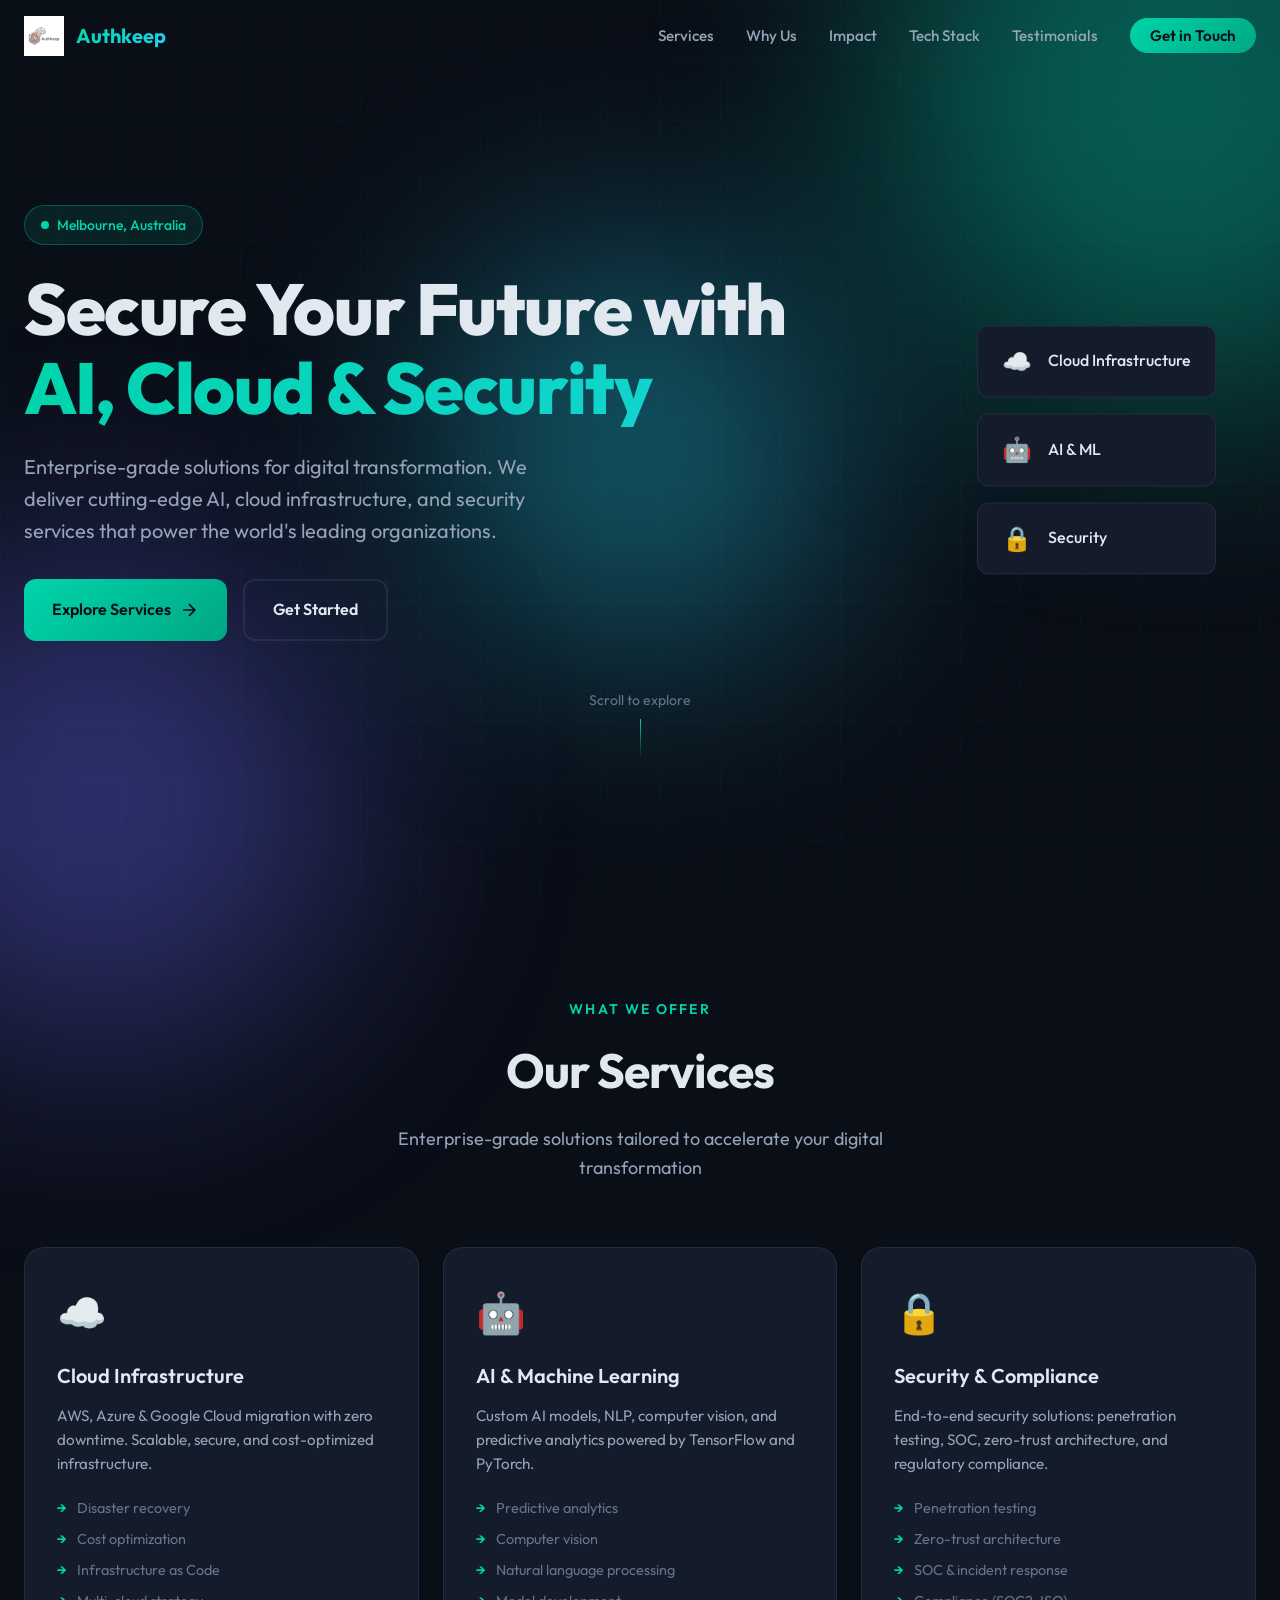
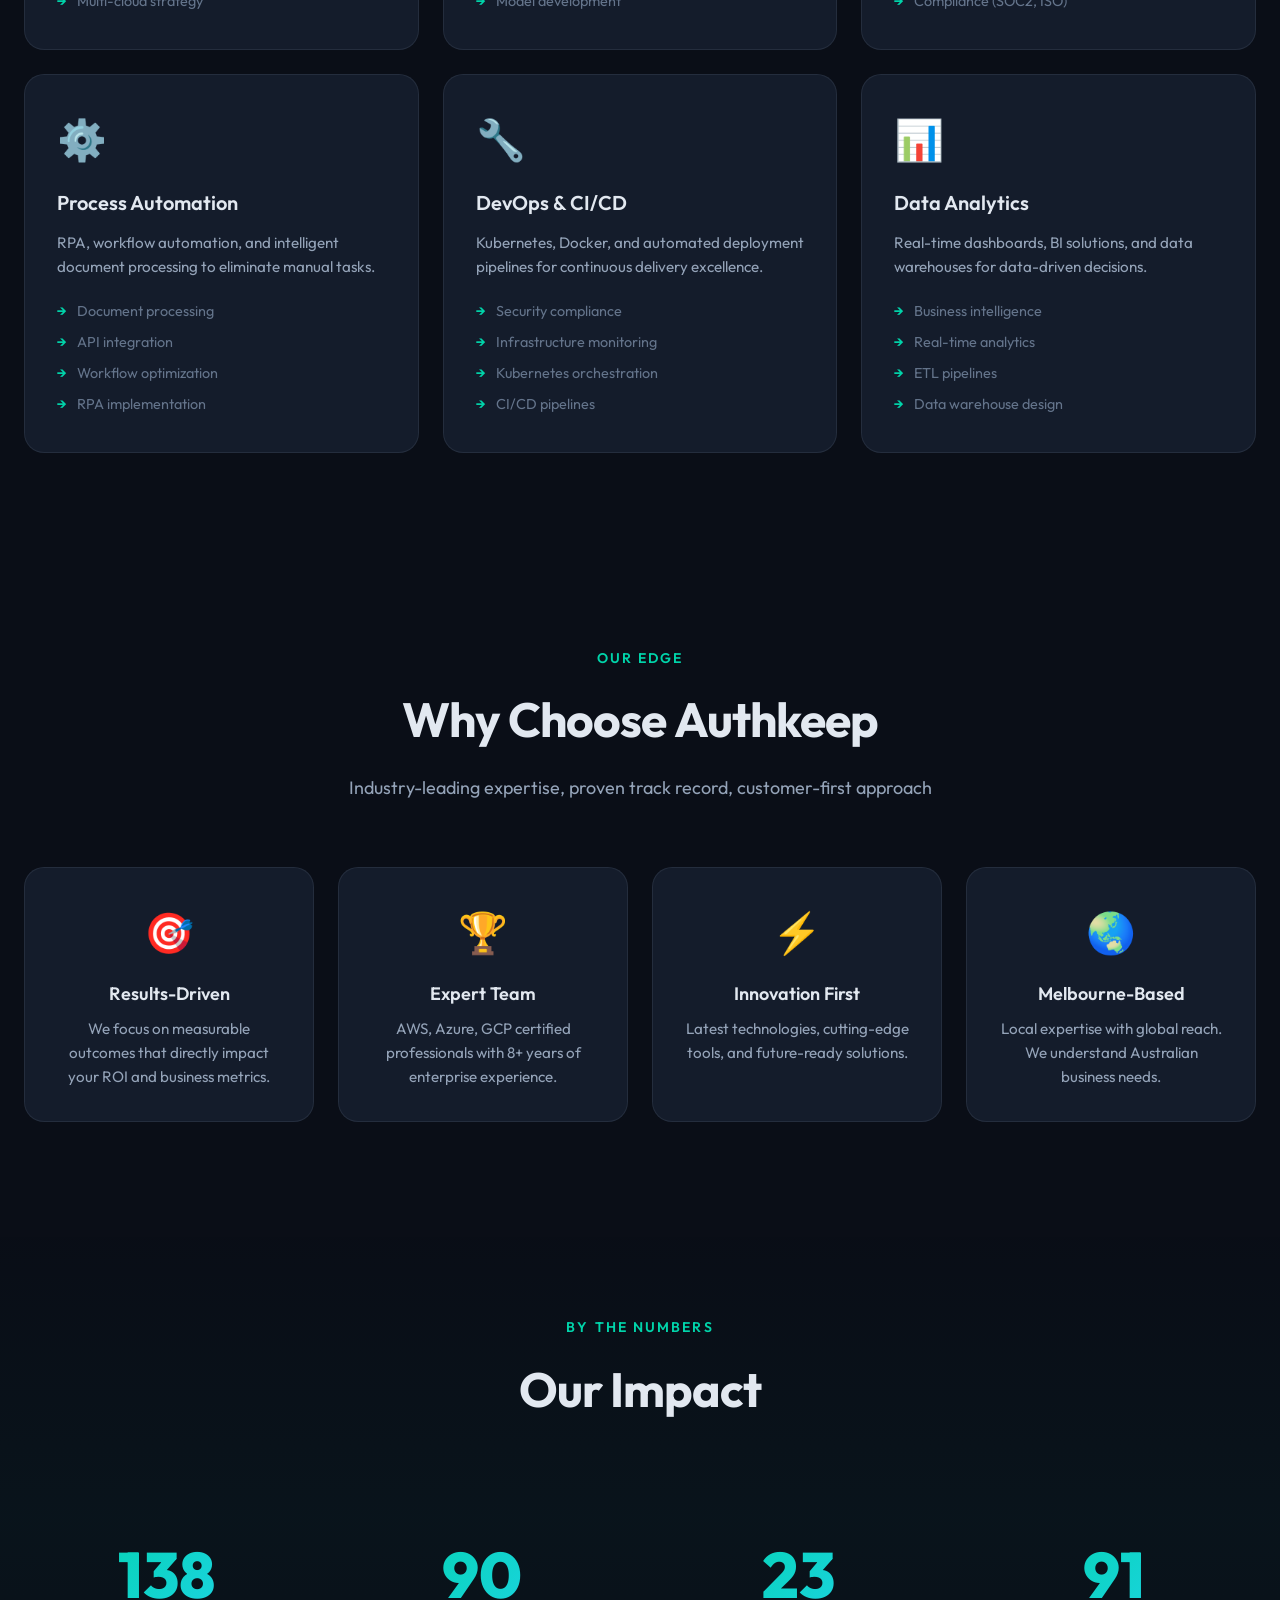
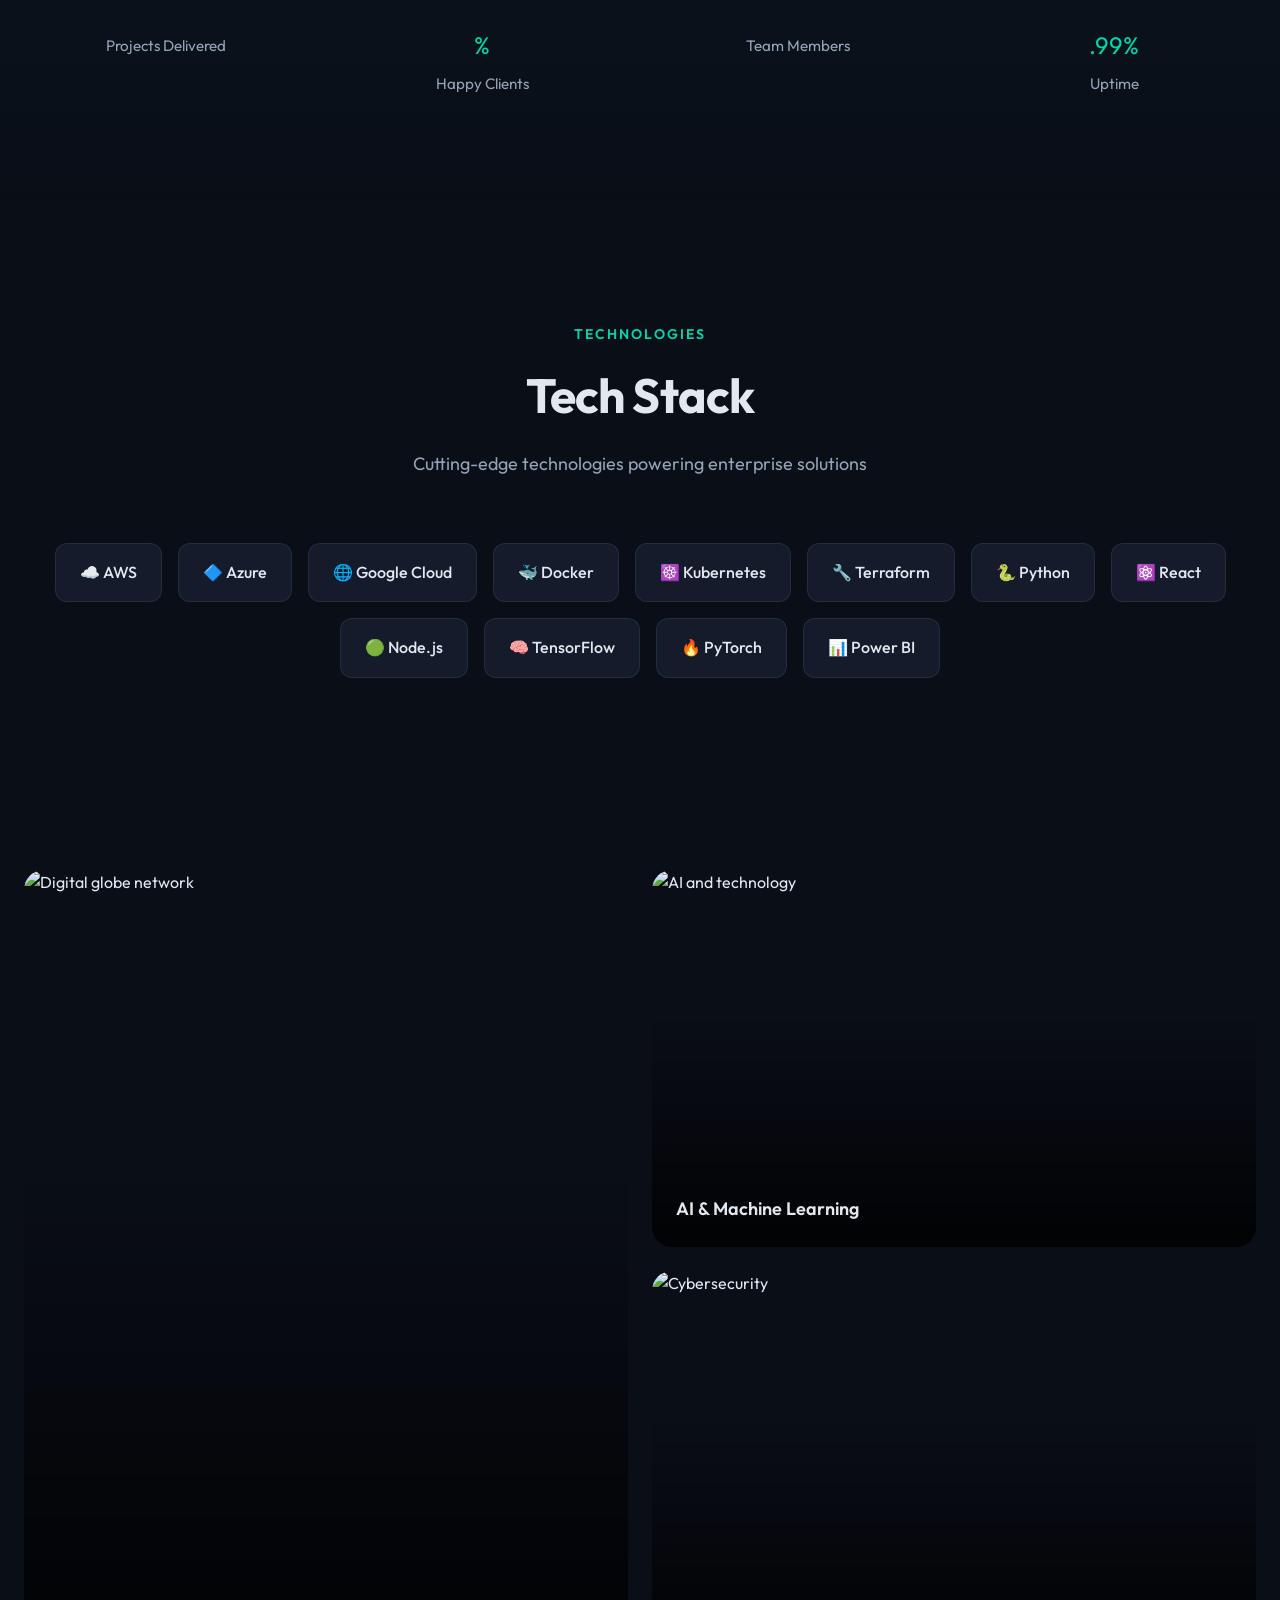
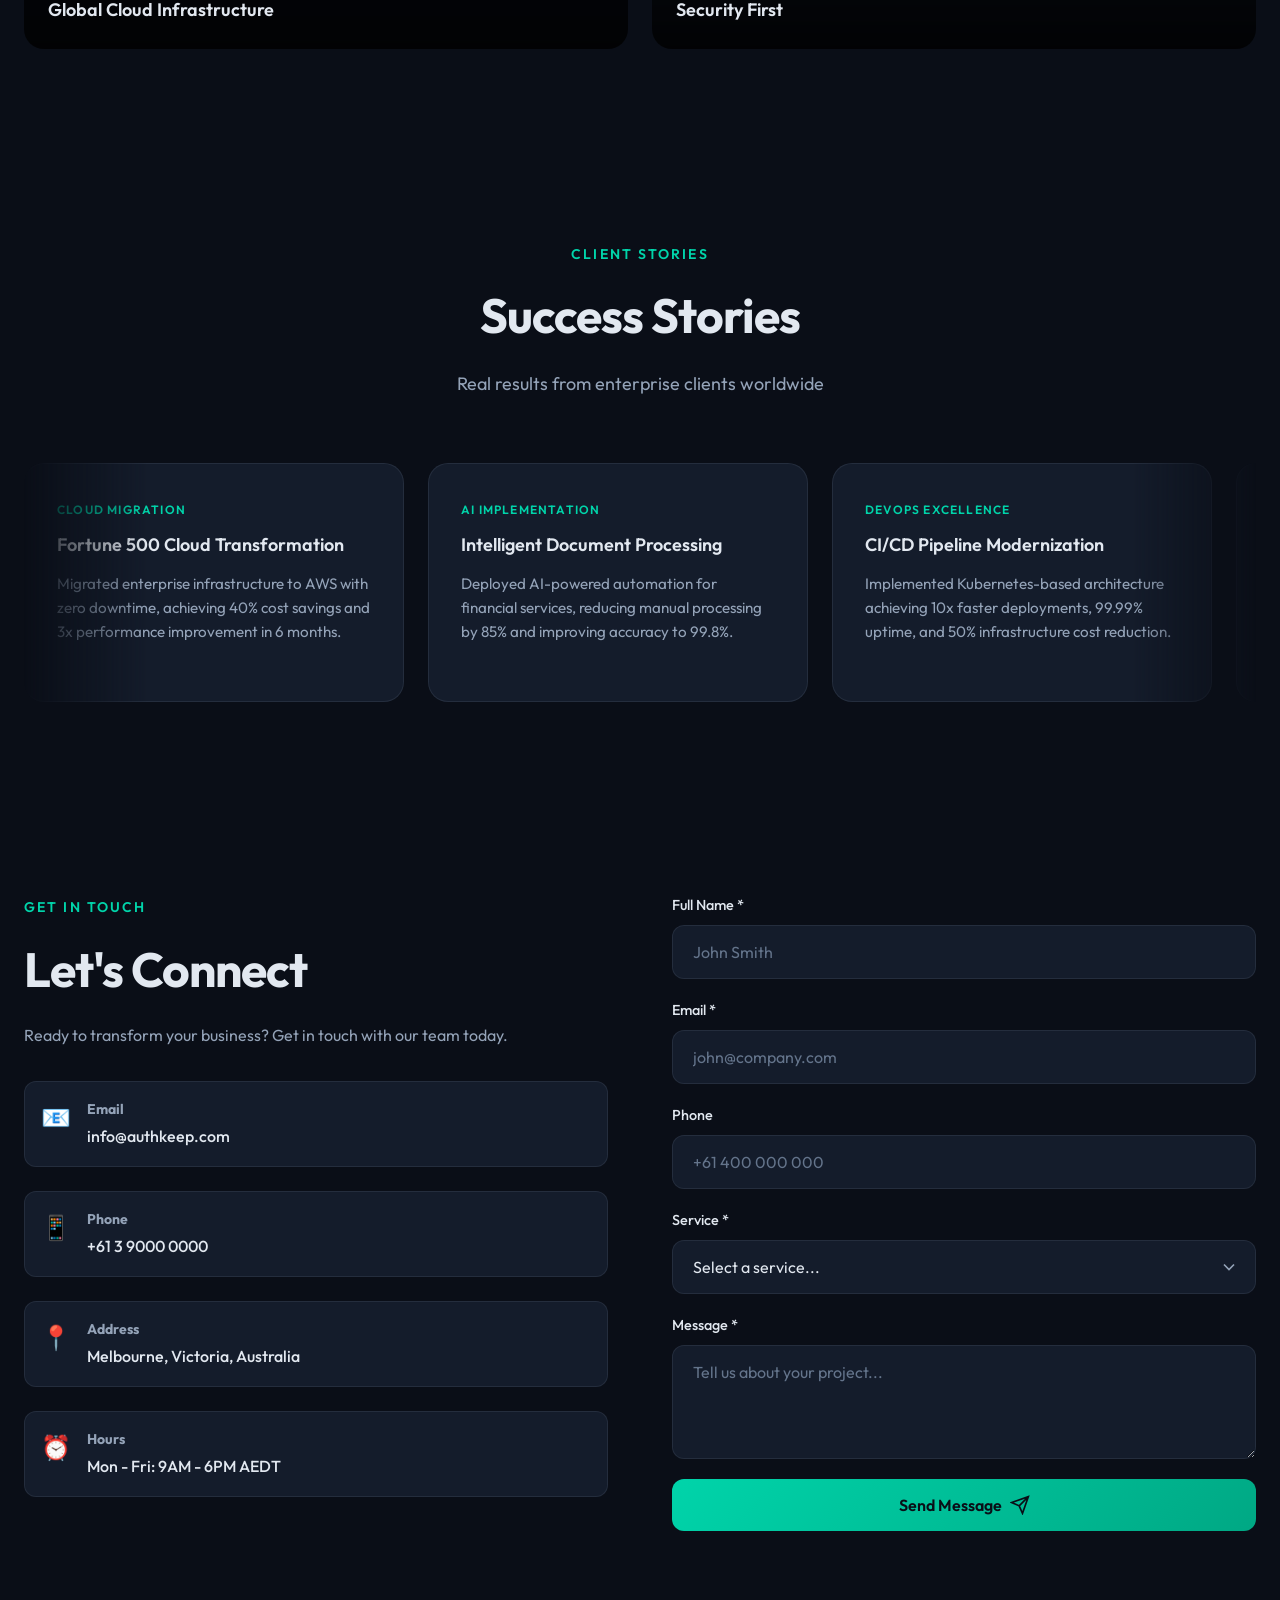
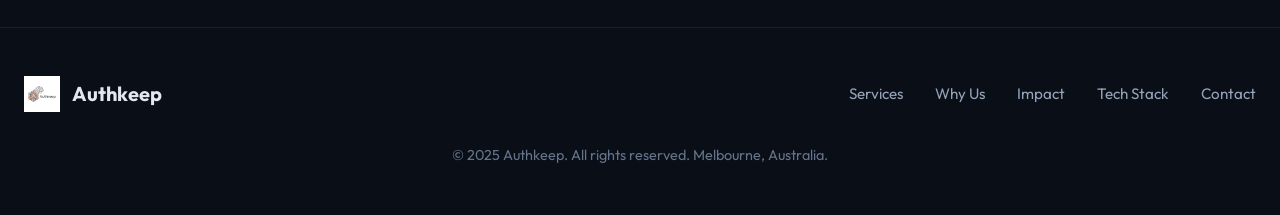
==== index.html @ 60613002 "Changes first" ====
<!DOCTYPE html>
<html lang="en">
<head>
  <meta charset="UTF-8">
  <meta name="viewport" content="width=device-width, initial-scale=1.0">
  <meta name="description" content="Authkeep - AI, Cloud & Security Solutions in Melbourne, Australia. Enterprise-grade solutions for digital transformation.">
  <meta name="keywords" content="Authkeep, AI, Cloud, Security, Melbourne, Australia, enterprise solutions">
  <title>Authkeep | AI, Cloud & Security Solutions | Melbourne, Australia</title>
  <link rel="icon" type="image/png" href="authkeep.png">
  <link rel="preconnect" href="https://fonts.googleapis.com">
  <link rel="preconnect" href="https://fonts.gstatic.com" crossorigin>
  <link href="https://fonts.googleapis.com/css2?family=Outfit:wght@300;400;500;600;700;800&family=JetBrains+Mono:wght@400;500&display=swap" rel="stylesheet">
  <link rel="stylesheet" href="styles.css">
</head>
<body>
  <!-- Animated background -->
  <div class="bg-grid"></div>
  <div class="bg-gradient-orb orb-1"></div>
  <div class="bg-gradient-orb orb-2"></div>
  <div class="bg-gradient-orb orb-3"></div>

  <!-- Navigation -->
  <nav class="nav" id="nav">
    <div class="nav-container">
      <a href="#" class="nav-logo">
        <img src="authkeep.png" alt="Authkeep" class="nav-logo-img">
        <span class="nav-logo-text">Authkeep</span>
      </a>
      <button class="nav-toggle" id="navToggle" aria-label="Toggle menu">
        <span></span>
        <span></span>
        <span></span>
      </button>
      <ul class="nav-links">
        <li><a href="#services">Services</a></li>
        <li><a href="#why-us">Why Us</a></li>
        <li><a href="#impact">Impact</a></li>
        <li><a href="#tech">Tech Stack</a></li>
        <li><a href="#testimonials">Testimonials</a></li>
        <li><a href="#contact" class="nav-cta">Get in Touch</a></li>
      </ul>
    </div>
  </nav>

  <!-- Hero Section -->
  <header class="hero">
    <div class="hero-content">
      <div class="hero-badge animate-fade-up">
        <span class="hero-badge-dot"></span>
        Melbourne, Australia
      </div>
      <h1 class="hero-title">
        <span class="hero-title-line animate-fade-up">Secure Your Future with</span>
        <span class="hero-title-accent animate-fade-up delay-1">AI, Cloud & Security</span>
      </h1>
      <p class="hero-subtitle animate-fade-up delay-2">
        Enterprise-grade solutions for digital transformation. We deliver cutting-edge AI, 
        cloud infrastructure, and security services that power the world's leading organizations.
      </p>
      <div class="hero-cta animate-fade-up delay-3">
        <a href="#contact" class="btn btn-primary">
          <span>Explore Services</span>
          <svg width="20" height="20" viewBox="0 0 24 24" fill="none" stroke="currentColor" stroke-width="2">
            <path d="M5 12h14M12 5l7 7-7 7"/>
          </svg>
        </a>
        <a href="#services" class="btn btn-secondary">Get Started</a>
      </div>
      <div class="hero-scroll animate-fade-up delay-4">
        <span>Scroll to explore</span>
        <div class="hero-scroll-line"></div>
      </div>
    </div>
    <div class="hero-visual">
      <div class="hero-card hero-card-1">
        <div class="hero-card-icon">☁️</div>
        <span>Cloud Infrastructure</span>
      </div>
      <div class="hero-card hero-card-2">
        <div class="hero-card-icon">🤖</div>
        <span>AI & ML</span>
      </div>
      <div class="hero-card hero-card-3">
        <div class="hero-card-icon">🔒</div>
        <span>Security</span>
      </div>
    </div>
  </header>

  <!-- Services Section -->
  <section class="section services" id="services">
    <div class="container">
      <div class="section-header">
        <span class="section-tag">What We Offer</span>
        <h2 class="section-title">Our Services</h2>
        <p class="section-subtitle">Enterprise-grade solutions tailored to accelerate your digital transformation</p>
      </div>
      <div class="services-grid">
        <article class="service-card" data-aos="fade-up">
          <div class="service-icon">☁️</div>
          <h3>Cloud Infrastructure</h3>
          <p>AWS, Azure & Google Cloud migration with zero downtime. Scalable, secure, and cost-optimized infrastructure.</p>
          <ul>
            <li>Disaster recovery</li>
            <li>Cost optimization</li>
            <li>Infrastructure as Code</li>
            <li>Multi-cloud strategy</li>
          </ul>
        </article>
        <article class="service-card" data-aos="fade-up">
          <div class="service-icon">🤖</div>
          <h3>AI & Machine Learning</h3>
          <p>Custom AI models, NLP, computer vision, and predictive analytics powered by TensorFlow and PyTorch.</p>
          <ul>
            <li>Predictive analytics</li>
            <li>Computer vision</li>
            <li>Natural language processing</li>
            <li>Model development</li>
          </ul>
        </article>
        <article class="service-card" data-aos="fade-up">
          <div class="service-icon">🔒</div>
          <h3>Security & Compliance</h3>
          <p>End-to-end security solutions: penetration testing, SOC, zero-trust architecture, and regulatory compliance.</p>
          <ul>
            <li>Penetration testing</li>
            <li>Zero-trust architecture</li>
            <li>SOC & incident response</li>
            <li>Compliance (SOC2, ISO)</li>
          </ul>
        </article>
        <article class="service-card" data-aos="fade-up">
          <div class="service-icon">⚙️</div>
          <h3>Process Automation</h3>
          <p>RPA, workflow automation, and intelligent document processing to eliminate manual tasks.</p>
          <ul>
            <li>Document processing</li>
            <li>API integration</li>
            <li>Workflow optimization</li>
            <li>RPA implementation</li>
          </ul>
        </article>
        <article class="service-card" data-aos="fade-up">
          <div class="service-icon">🔧</div>
          <h3>DevOps & CI/CD</h3>
          <p>Kubernetes, Docker, and automated deployment pipelines for continuous delivery excellence.</p>
          <ul>
            <li>Security compliance</li>
            <li>Infrastructure monitoring</li>
            <li>Kubernetes orchestration</li>
            <li>CI/CD pipelines</li>
          </ul>
        </article>
        <article class="service-card" data-aos="fade-up">
          <div class="service-icon">📊</div>
          <h3>Data Analytics</h3>
          <p>Real-time dashboards, BI solutions, and data warehouses for data-driven decisions.</p>
          <ul>
            <li>Business intelligence</li>
            <li>Real-time analytics</li>
            <li>ETL pipelines</li>
            <li>Data warehouse design</li>
          </ul>
        </article>
      </div>
    </div>
  </section>

  <!-- Why Choose Us -->
  <section class="section why-us" id="why-us">
    <div class="container">
      <div class="section-header">
        <span class="section-tag">Our Edge</span>
        <h2 class="section-title">Why Choose Authkeep</h2>
        <p class="section-subtitle">Industry-leading expertise, proven track record, customer-first approach</p>
      </div>
      <div class="why-grid">
        <div class="why-card" data-aos="fade-up">
          <div class="why-icon">🎯</div>
          <h3>Results-Driven</h3>
          <p>We focus on measurable outcomes that directly impact your ROI and business metrics.</p>
        </div>
        <div class="why-card" data-aos="fade-up">
          <div class="why-icon">🏆</div>
          <h3>Expert Team</h3>
          <p>AWS, Azure, GCP certified professionals with 8+ years of enterprise experience.</p>
        </div>
        <div class="why-card" data-aos="fade-up">
          <div class="why-icon">⚡</div>
          <h3>Innovation First</h3>
          <p>Latest technologies, cutting-edge tools, and future-ready solutions.</p>
        </div>
        <div class="why-card" data-aos="fade-up">
          <div class="why-icon">🌏</div>
          <h3>Melbourne-Based</h3>
          <p>Local expertise with global reach. We understand Australian business needs.</p>
        </div>
      </div>
    </div>
  </section>

  <!-- Impact / Stats -->
  <section class="section impact" id="impact">
    <div class="container">
      <div class="section-header">
        <span class="section-tag">By The Numbers</span>
        <h2 class="section-title">Our Impact</h2>
      </div>
      <div class="stats-grid">
        <div class="stat-card" data-aos="fade-up">
          <span class="stat-number" data-count="150">0</span>
          <span class="stat-label">Projects Delivered</span>
        </div>
        <div class="stat-card" data-aos="fade-up">
          <span class="stat-number" data-count="98">0</span>
          <span class="stat-suffix">%</span>
          <span class="stat-label">Happy Clients</span>
        </div>
        <div class="stat-card" data-aos="fade-up">
          <span class="stat-number" data-count="25">0</span>
          <span class="stat-label">Team Members</span>
        </div>
        <div class="stat-card" data-aos="fade-up">
          <span class="stat-number" data-count="99">0</span>
          <span class="stat-suffix">.99%</span>
          <span class="stat-label">Uptime</span>
        </div>
      </div>
    </div>
  </section>

  <!-- Tech Stack -->
  <section class="section tech-stack" id="tech">
    <div class="container">
      <div class="section-header">
        <span class="section-tag">Technologies</span>
        <h2 class="section-title">Tech Stack</h2>
        <p class="section-subtitle">Cutting-edge technologies powering enterprise solutions</p>
      </div>
      <div class="tech-grid">
        <div class="tech-item" data-aos="zoom">☁️ AWS</div>
        <div class="tech-item" data-aos="zoom">🔷 Azure</div>
        <div class="tech-item" data-aos="zoom">🌐 Google Cloud</div>
        <div class="tech-item" data-aos="zoom">🐳 Docker</div>
        <div class="tech-item" data-aos="zoom">☸️ Kubernetes</div>
        <div class="tech-item" data-aos="zoom">🔧 Terraform</div>
        <div class="tech-item" data-aos="zoom">🐍 Python</div>
        <div class="tech-item" data-aos="zoom">⚛️ React</div>
        <div class="tech-item" data-aos="zoom">🟢 Node.js</div>
        <div class="tech-item" data-aos="zoom">🧠 TensorFlow</div>
        <div class="tech-item" data-aos="zoom">🔥 PyTorch</div>
        <div class="tech-item" data-aos="zoom">📊 Power BI</div>
      </div>
    </div>
  </section>

  <!-- Image Section -->
  <section class="section image-section">
    <div class="container">
      <div class="image-grid">
        <div class="image-card image-card-large" data-aos="fade-right">
          <img src="https://images.unsplash.com/photo-1451187580459-43490279c0fa?w=800&q=80" alt="Digital globe network" loading="lazy">
          <div class="image-overlay">
            <span>Global Cloud Infrastructure</span>
          </div>
        </div>
        <div class="image-card" data-aos="fade-up">
          <img src="https://images.unsplash.com/photo-1620712943543-bcc4688e7485?w=600&q=80" alt="AI and technology" loading="lazy">
          <div class="image-overlay">
            <span>AI & Machine Learning</span>
          </div>
        </div>
        <div class="image-card" data-aos="fade-up">
          <img src="https://images.unsplash.com/photo-1563986768609-322da13575f3?w=600&q=80" alt="Cybersecurity" loading="lazy">
          <div class="image-overlay">
            <span>Security First</span>
          </div>
        </div>
      </div>
    </div>
  </section>

  <!-- Testimonials -->
  <section class="section testimonials" id="testimonials">
    <div class="container">
      <div class="section-header">
        <span class="section-tag">Client Stories</span>
        <h2 class="section-title">Success Stories</h2>
        <p class="section-subtitle">Real results from enterprise clients worldwide</p>
      </div>
      <div class="testimonials-slider">
        <div class="testimonial-track">
          <article class="testimonial-card">
            <div class="testimonial-tag">Cloud Migration</div>
            <h3>Fortune 500 Cloud Transformation</h3>
            <p>Migrated enterprise infrastructure to AWS with zero downtime, achieving 40% cost savings and 3x performance improvement in 6 months.</p>
          </article>
          <article class="testimonial-card">
            <div class="testimonial-tag">AI Implementation</div>
            <h3>Intelligent Document Processing</h3>
            <p>Deployed AI-powered automation for financial services, reducing manual processing by 85% and improving accuracy to 99.8%.</p>
          </article>
          <article class="testimonial-card">
            <div class="testimonial-tag">DevOps Excellence</div>
            <h3>CI/CD Pipeline Modernization</h3>
            <p>Implemented Kubernetes-based architecture achieving 10x faster deployments, 99.99% uptime, and 50% infrastructure cost reduction.</p>
          </article>
          <article class="testimonial-card">
            <div class="testimonial-tag">Security</div>
            <h3>Zero-Trust Architecture</h3>
            <p>Designed and implemented zero-trust security model for healthcare provider, achieving SOC2 and HIPAA compliance.</p>
          </article>
          <article class="testimonial-card">
            <div class="testimonial-tag">Data Analytics</div>
            <h3>Real-time Analytics Platform</h3>
            <p>Delivered comprehensive BI solution processing 10M+ data points daily, enabling 25% revenue increase through data-driven decisions.</p>
          </article>
          <article class="testimonial-card">
            <div class="testimonial-tag">Cost Optimization</div>
            <h3>Cloud Economics Transformation</h3>
            <p>Optimized cloud spending through architectural redesign, achieving $2M annual savings while increasing application performance by 45%.</p>
          </article>
          <!-- Duplicate for seamless infinite scroll -->
          <article class="testimonial-card">
            <div class="testimonial-tag">Cloud Migration</div>
            <h3>Fortune 500 Cloud Transformation</h3>
            <p>Migrated enterprise infrastructure to AWS with zero downtime, achieving 40% cost savings and 3x performance improvement in 6 months.</p>
          </article>
          <article class="testimonial-card">
            <div class="testimonial-tag">AI Implementation</div>
            <h3>Intelligent Document Processing</h3>
            <p>Deployed AI-powered automation for financial services, reducing manual processing by 85% and improving accuracy to 99.8%.</p>
          </article>
          <article class="testimonial-card">
            <div class="testimonial-tag">DevOps Excellence</div>
            <h3>CI/CD Pipeline Modernization</h3>
            <p>Implemented Kubernetes-based architecture achieving 10x faster deployments, 99.99% uptime, and 50% infrastructure cost reduction.</p>
          </article>
          <article class="testimonial-card">
            <div class="testimonial-tag">Security</div>
            <h3>Zero-Trust Architecture</h3>
            <p>Designed and implemented zero-trust security model for healthcare provider, achieving SOC2 and HIPAA compliance.</p>
          </article>
          <article class="testimonial-card">
            <div class="testimonial-tag">Data Analytics</div>
            <h3>Real-time Analytics Platform</h3>
            <p>Delivered comprehensive BI solution processing 10M+ data points daily, enabling 25% revenue increase through data-driven decisions.</p>
          </article>
          <article class="testimonial-card">
            <div class="testimonial-tag">Cost Optimization</div>
            <h3>Cloud Economics Transformation</h3>
            <p>Optimized cloud spending through architectural redesign, achieving $2M annual savings while increasing application performance by 45%.</p>
          </article>
        </div>
      </div>
    </div>
  </section>

  <!-- Contact Section -->
  <section class="section contact" id="contact">
    <div class="container">
      <div class="contact-wrapper">
        <div class="contact-info">
          <span class="section-tag">Get in Touch</span>
          <h2 class="section-title">Let's Connect</h2>
          <p class="contact-lead">Ready to transform your business? Get in touch with our team today.</p>
          <div class="contact-details">
            <a href="mailto:info@authkeep.com" class="contact-item">
              <span class="contact-icon">📧</span>
              <div>
                <strong>Email</strong>
                <span>info@authkeep.com</span>
              </div>
            </a>
            <a href="tel:+61390000000" class="contact-item">
              <span class="contact-icon">📱</span>
              <div>
                <strong>Phone</strong>
                <span>+61 3 9000 0000</span>
              </div>
            </a>
            <div class="contact-item">
              <span class="contact-icon">📍</span>
              <div>
                <strong>Address</strong>
                <span>Melbourne, Victoria, Australia</span>
              </div>
            </div>
            <div class="contact-item">
              <span class="contact-icon">⏰</span>
              <div>
                <strong>Hours</strong>
                <span>Mon - Fri: 9AM - 6PM AEDT</span>
              </div>
            </div>
          </div>
        </div>
        <form class="contact-form" id="contactForm">
          <div class="form-group">
            <label for="name">Full Name *</label>
            <input type="text" id="name" name="name" required placeholder="John Smith">
          </div>
          <div class="form-group">
            <label for="email">Email *</label>
            <input type="email" id="email" name="email" required placeholder="john@company.com">
          </div>
          <div class="form-group">
            <label for="phone">Phone</label>
            <input type="tel" id="phone" name="phone" placeholder="+61 400 000 000">
          </div>
          <div class="form-group">
            <label for="service">Service *</label>
            <select id="service" name="service" required>
              <option value="">Select a service...</option>
              <option value="cloud">Cloud Infrastructure</option>
              <option value="ai">AI & Machine Learning</option>
              <option value="security">Security & Compliance</option>
              <option value="automation">Process Automation</option>
              <option value="devops">DevOps & CI/CD</option>
              <option value="analytics">Data Analytics</option>
              <option value="consulting">Consulting</option>
            </select>
          </div>
          <div class="form-group">
            <label for="message">Message *</label>
            <textarea id="message" name="message" required rows="4" placeholder="Tell us about your project..."></textarea>
          </div>
          <button type="submit" class="btn btn-primary btn-full">
            <span>Send Message</span>
            <svg width="20" height="20" viewBox="0 0 24 24" fill="none" stroke="currentColor" stroke-width="2">
              <path d="M22 2L11 13M22 2l-7 20-4-9-9-4 20-7z"/>
            </svg>
          </button>
        </form>
      </div>
    </div>
  </section>

  <!-- Footer -->
  <footer class="footer">
    <div class="container">
      <div class="footer-top">
        <a href="#" class="footer-logo">
          <img src="authkeep.png" alt="Authkeep">
          <span>Authkeep</span>
        </a>
        <div class="footer-links">
          <a href="#services">Services</a>
          <a href="#why-us">Why Us</a>
          <a href="#impact">Impact</a>
          <a href="#tech">Tech Stack</a>
          <a href="#contact">Contact</a>
        </div>
      </div>
      <div class="footer-bottom">
        <p>&copy; 2025 Authkeep. All rights reserved. Melbourne, Australia.</p>
      </div>
    </div>
  </footer>

  <script src="script.js"></script>
</body>
</html>
---- styles.css ----
/* ============================================
   Authkeep - Modern Tech Website
   Melbourne, Australia
   ============================================ */

:root {
  /* Advanced color palette - Deep teal/cyan with electric accents */
  --color-bg: #0a0e17;
  --color-bg-elevated: #0f1623;
  --color-bg-card: #141c2b;
  --color-surface: #1a2435;
  
  --color-primary: #00d4aa;
  --color-primary-dim: #00a884;
  --color-primary-glow: rgba(0, 212, 170, 0.4);
  
  --color-accent: #6366f1;
  --color-accent-dim: #4f46e5;
  --color-accent-glow: rgba(99, 102, 241, 0.3);
  
  --color-cyan: #22d3ee;
  --color-cyan-glow: rgba(34, 211, 238, 0.25);
  
  --color-text: #e2e8f0;
  --color-text-muted: #94a3b8;
  --color-text-dim: #64748b;
  
  --color-border: rgba(148, 163, 184, 0.12);
  --color-border-hover: rgba(0, 212, 170, 0.3);
  
  --font-sans: 'Outfit', -apple-system, BlinkMacSystemFont, sans-serif;
  --font-mono: 'JetBrains Mono', monospace;
  
  --radius-sm: 8px;
  --radius-md: 12px;
  --radius-lg: 20px;
  --radius-xl: 28px;
  --radius-full: 9999px;
  
  --shadow-sm: 0 2px 8px rgba(0, 0, 0, 0.3);
  --shadow-md: 0 8px 32px rgba(0, 0, 0, 0.4);
  --shadow-lg: 0 24px 64px rgba(0, 0, 0, 0.5);
  --shadow-glow: 0 0 60px var(--color-primary-glow);
  
  --transition-fast: 0.2s ease;
  --transition-base: 0.3s ease;
  --transition-slow: 0.5s cubic-bezier(0.4, 0, 0.2, 1);
}

*, *::before, *::after {
  box-sizing: border-box;
  margin: 0;
  padding: 0;
}

html {
  scroll-behavior: smooth;
}

body {
  font-family: var(--font-sans);
  background: var(--color-bg);
  color: var(--color-text);
  line-height: 1.6;
  overflow-x: hidden;
  -webkit-font-smoothing: antialiased;
}

a {
  color: inherit;
  text-decoration: none;
  transition: color var(--transition-fast), opacity var(--transition-fast);
}

img {
  max-width: 100%;
  height: auto;
  display: block;
}

/* ============================================
   Animated Background
   ============================================ */
.bg-grid {
  position: fixed;
  inset: 0;
  background-image: 
    linear-gradient(rgba(0, 212, 170, 0.03) 1px, transparent 1px),
    linear-gradient(90deg, rgba(0, 212, 170, 0.03) 1px, transparent 1px);
  background-size: 60px 60px;
  pointer-events: none;
  z-index: 0;
}

.bg-gradient-orb {
  position: fixed;
  border-radius: 50%;
  filter: blur(120px);
  opacity: 0.4;
  pointer-events: none;
  z-index: 0;
  animation: orbFloat 20s ease-in-out infinite;
}

.orb-1 {
  width: 600px;
  height: 600px;
  background: var(--color-primary);
  top: -200px;
  right: -200px;
  animation-delay: 0s;
}

.orb-2 {
  width: 500px;
  height: 500px;
  background: var(--color-accent);
  bottom: -150px;
  left: -150px;
  animation-delay: -7s;
}

.orb-3 {
  width: 400px;
  height: 400px;
  background: var(--color-cyan);
  top: 50%;
  left: 50%;
  transform: translate(-50%, -50%);
  animation-delay: -14s;
}

@keyframes orbFloat {
  0%, 100% { transform: translate(0, 0) scale(1); }
  33% { transform: translate(30px, -30px) scale(1.05); }
  66% { transform: translate(-20px, 20px) scale(0.95); }
}

/* ============================================
   Navigation
   ============================================ */
.nav {
  position: fixed;
  top: 0;
  left: 0;
  right: 0;
  z-index: 1000;
  padding: 1rem 0;
  transition: background var(--transition-base), backdrop-filter var(--transition-base), padding var(--transition-base);
}

.nav.scrolled {
  background: rgba(10, 14, 23, 0.85);
  backdrop-filter: blur(20px);
  padding: 0.5rem 0;
  border-bottom: 1px solid var(--color-border);
}

.nav-container {
  max-width: 1280px;
  margin: 0 auto;
  padding: 0 1.5rem;
  display: flex;
  align-items: center;
  justify-content: space-between;
}

.nav-logo {
  display: flex;
  align-items: center;
  gap: 0.75rem;
  font-weight: 700;
  font-size: 1.25rem;
}

.nav-logo-img {
  width: 40px;
  height: 40px;
  object-fit: contain;
}

.nav-logo-text {
  background: linear-gradient(135deg, var(--color-primary), var(--color-cyan));
  -webkit-background-clip: text;
  -webkit-text-fill-color: transparent;
  background-clip: text;
}

.nav-toggle {
  display: none;
  flex-direction: column;
  gap: 6px;
  background: none;
  border: none;
  cursor: pointer;
  padding: 8px;
}

.nav-toggle span {
  width: 24px;
  height: 2px;
  background: var(--color-text);
  transition: var(--transition-base);
}

.nav-toggle.active span:nth-child(1) {
  transform: rotate(45deg) translate(6px, 6px);
}

.nav-toggle.active span:nth-child(2) {
  opacity: 0;
}

.nav-toggle.active span:nth-child(3) {
  transform: rotate(-45deg) translate(6px, -6px);
}

.nav-links {
  display: flex;
  align-items: center;
  gap: 2rem;
  list-style: none;
}

.nav-links a {
  font-weight: 500;
  font-size: 0.95rem;
  color: var(--color-text-muted);
}

.nav-links a:hover {
  color: var(--color-primary);
}

.nav-cta {
  background: linear-gradient(135deg, var(--color-primary), var(--color-primary-dim));
  color: var(--color-bg) !important;
  padding: 0.5rem 1.25rem;
  border-radius: var(--radius-full);
  font-weight: 600 !important;
}

.nav-cta:hover {
  box-shadow: 0 0 24px var(--color-primary-glow);
  transform: translateY(-1px);
}

/* ============================================
   Hero Section
   ============================================ */
.hero {
  min-height: 100vh;
  display: flex;
  align-items: center;
  padding: 8rem 1.5rem 4rem;
  position: relative;
  z-index: 1;
}

.hero-content {
  max-width: 1280px;
  margin: 0 auto;
  width: 100%;
}

.hero-badge {
  display: inline-flex;
  align-items: center;
  gap: 0.5rem;
  padding: 0.5rem 1rem;
  background: rgba(0, 212, 170, 0.1);
  border: 1px solid rgba(0, 212, 170, 0.3);
  border-radius: var(--radius-full);
  font-size: 0.875rem;
  font-weight: 500;
  color: var(--color-primary);
  margin-bottom: 1.5rem;
}

.hero-badge-dot {
  width: 8px;
  height: 8px;
  background: var(--color-primary);
  border-radius: 50%;
  animation: pulse 2s ease-in-out infinite;
}

@keyframes pulse {
  0%, 100% { opacity: 1; transform: scale(1); }
  50% { opacity: 0.5; transform: scale(1.2); }
}

.hero-title {
  font-size: clamp(2.5rem, 6vw, 4.5rem);
  font-weight: 800;
  line-height: 1.1;
  letter-spacing: -0.02em;
  margin-bottom: 1.5rem;
}

.hero-title-line {
  display: block;
  color: var(--color-text);
}

.hero-title-accent {
  display: block;
  background: linear-gradient(135deg, var(--color-primary), var(--color-cyan));
  -webkit-background-clip: text;
  -webkit-text-fill-color: transparent;
  background-clip: text;
}

.hero-subtitle {
  font-size: 1.25rem;
  color: var(--color-text-muted);
  max-width: 560px;
  margin-bottom: 2rem;
}

.hero-cta {
  display: flex;
  gap: 1rem;
  margin-bottom: 3rem;
}

.btn {
  display: inline-flex;
  align-items: center;
  gap: 0.5rem;
  padding: 1rem 1.75rem;
  font-size: 1rem;
  font-weight: 600;
  font-family: inherit;
  border-radius: var(--radius-md);
  cursor: pointer;
  transition: all var(--transition-base);
  border: none;
}

.btn-primary {
  background: linear-gradient(135deg, var(--color-primary), var(--color-primary-dim));
  color: var(--color-bg);
}

.btn-primary:hover {
  box-shadow: 0 0 32px var(--color-primary-glow);
  transform: translateY(-2px);
}

.btn-secondary {
  background: transparent;
  color: var(--color-text);
  border: 2px solid var(--color-border);
}

.btn-secondary:hover {
  border-color: var(--color-primary);
  color: var(--color-primary);
}

.hero-scroll {
  display: flex;
  flex-direction: column;
  align-items: center;
  gap: 0.5rem;
  color: var(--color-text-dim);
  font-size: 0.875rem;
}

.hero-scroll-line {
  width: 1px;
  height: 40px;
  background: linear-gradient(to bottom, var(--color-primary), transparent);
  animation: scrollLine 2s ease-in-out infinite;
}

@keyframes scrollLine {
  0%, 100% { opacity: 0.3; transform: scaleY(0.5); }
  50% { opacity: 1; transform: scaleY(1); }
}

/* Hero visual cards */
.hero-visual {
  position: absolute;
  right: 5%;
  top: 50%;
  transform: translateY(-50%);
  display: flex;
  flex-direction: column;
  gap: 1rem;
}

.hero-card {
  display: flex;
  align-items: center;
  gap: 1rem;
  padding: 1rem 1.5rem;
  background: var(--color-bg-card);
  border: 1px solid var(--color-border);
  border-radius: var(--radius-md);
  font-weight: 500;
  animation: cardFloat 6s ease-in-out infinite;
}

.hero-card-1 { animation-delay: 0s; }
.hero-card-2 { animation-delay: 0.5s; }
.hero-card-3 { animation-delay: 1s; }

.hero-card-icon {
  font-size: 1.5rem;
}

@keyframes cardFloat {
  0%, 100% { transform: translateY(0); }
  50% { transform: translateY(-8px); }
}

@media (max-width: 1024px) {
  .hero-visual {
    display: none;
  }
}

/* ============================================
   Animations
   ============================================ */
.animate-fade-up {
  opacity: 0;
  transform: translateY(30px);
  animation: fadeUp 0.8s ease forwards;
}

.delay-1 { animation-delay: 0.1s; }
.delay-2 { animation-delay: 0.2s; }
.delay-3 { animation-delay: 0.3s; }
.delay-4 { animation-delay: 0.4s; }

@keyframes fadeUp {
  to {
    opacity: 1;
    transform: translateY(0);
  }
}

/* ============================================
   Sections
   ============================================ */
.section {
  padding: 6rem 1.5rem;
  position: relative;
  z-index: 1;
}

.container {
  max-width: 1280px;
  margin: 0 auto;
}

.section-header {
  text-align: center;
  margin-bottom: 4rem;
}

.section-tag {
  display: inline-block;
  font-size: 0.875rem;
  font-weight: 600;
  color: var(--color-primary);
  text-transform: uppercase;
  letter-spacing: 0.15em;
  margin-bottom: 0.75rem;
}

.section-title {
  font-size: clamp(2rem, 4vw, 3rem);
  font-weight: 700;
  letter-spacing: -0.02em;
  margin-bottom: 1rem;
}

.section-subtitle {
  font-size: 1.125rem;
  color: var(--color-text-muted);
  max-width: 600px;
  margin: 0 auto;
}

/* ============================================
   Services Grid
   ============================================ */
.services-grid {
  display: grid;
  grid-template-columns: repeat(auto-fit, minmax(340px, 1fr));
  gap: 1.5rem;
}

.service-card {
  padding: 2rem;
  background: var(--color-bg-card);
  border: 1px solid var(--color-border);
  border-radius: var(--radius-lg);
  transition: all var(--transition-base);
}

.service-card:hover {
  border-color: var(--color-border-hover);
  transform: translateY(-4px);
  box-shadow: 0 12px 40px rgba(0, 0, 0, 0.3);
}

.service-icon {
  font-size: 2.5rem;
  margin-bottom: 1rem;
}

.service-card h3 {
  font-size: 1.25rem;
  font-weight: 600;
  margin-bottom: 0.75rem;
}

.service-card p {
  color: var(--color-text-muted);
  font-size: 0.95rem;
  margin-bottom: 1rem;
}

.service-card ul {
  list-style: none;
}

.service-card li {
  font-size: 0.9rem;
  color: var(--color-text-dim);
  padding: 0.25rem 0;
  padding-left: 1.25rem;
  position: relative;
}

.service-card li::before {
  content: '→';
  position: absolute;
  left: 0;
  color: var(--color-primary);
  font-weight: 600;
}

/* ============================================
   Why Us
   ============================================ */
.why-grid {
  display: grid;
  grid-template-columns: repeat(auto-fit, minmax(260px, 1fr));
  gap: 1.5rem;
}

.why-card {
  padding: 2rem;
  background: var(--color-bg-card);
  border: 1px solid var(--color-border);
  border-radius: var(--radius-lg);
  text-align: center;
  transition: all var(--transition-base);
}

.why-card:hover {
  border-color: var(--color-primary);
  box-shadow: 0 0 40px rgba(0, 212, 170, 0.1);
}

.why-icon {
  font-size: 2.5rem;
  margin-bottom: 1rem;
}

.why-card h3 {
  font-size: 1.125rem;
  font-weight: 600;
  margin-bottom: 0.5rem;
}

.why-card p {
  color: var(--color-text-muted);
  font-size: 0.95rem;
}

/* ============================================
   Impact / Stats
   ============================================ */
.impact {
  background: linear-gradient(180deg, transparent, rgba(0, 212, 170, 0.03), transparent);
}

.stats-grid {
  display: grid;
  grid-template-columns: repeat(4, 1fr);
  gap: 2rem;
}

.stat-card {
  text-align: center;
  padding: 2rem;
}

.stat-number {
  display: block;
  font-size: clamp(2.5rem, 5vw, 4rem);
  font-weight: 800;
  background: linear-gradient(135deg, var(--color-primary), var(--color-cyan));
  -webkit-background-clip: text;
  -webkit-text-fill-color: transparent;
  background-clip: text;
}

.stat-suffix {
  font-size: 1.5rem;
  color: var(--color-primary);
}

.stat-label {
  display: block;
  font-size: 0.95rem;
  color: var(--color-text-muted);
  margin-top: 0.5rem;
}

@media (max-width: 768px) {
  .stats-grid {
    grid-template-columns: repeat(2, 1fr);
  }
}

/* ============================================
   Tech Stack
   ============================================ */
.tech-grid {
  display: flex;
  flex-wrap: wrap;
  justify-content: center;
  gap: 1rem;
}

.tech-item {
  padding: 1rem 1.5rem;
  background: var(--color-bg-card);
  border: 1px solid var(--color-border);
  border-radius: var(--radius-md);
  font-weight: 500;
  transition: all var(--transition-base);
}

.tech-item:hover {
  border-color: var(--color-primary);
  transform: scale(1.05);
  box-shadow: 0 0 20px rgba(0, 212, 170, 0.2);
}

/* ============================================
   Image Section
   ============================================ */
.image-grid {
  display: grid;
  grid-template-columns: 1fr 1fr;
  grid-template-rows: auto auto;
  gap: 1.5rem;
}

.image-card-large {
  grid-row: span 2;
}

.image-card {
  position: relative;
  border-radius: var(--radius-lg);
  overflow: hidden;
  aspect-ratio: 16/10;
}

.image-card-large {
  aspect-ratio: auto;
}

.image-card img {
  width: 100%;
  height: 100%;
  object-fit: cover;
  transition: transform var(--transition-slow);
}

.image-card:hover img {
  transform: scale(1.05);
}

.image-overlay {
  position: absolute;
  inset: 0;
  background: linear-gradient(to top, rgba(0, 0, 0, 0.8), transparent 60%);
  display: flex;
  align-items: flex-end;
  padding: 1.5rem;
}

.image-overlay span {
  font-weight: 600;
  font-size: 1.125rem;
}

@media (max-width: 768px) {
  .image-grid {
    grid-template-columns: 1fr;
  }
  
  .image-card-large {
    grid-row: span 1;
  }
}

/* ============================================
   Testimonials
   ============================================ */
.testimonials-slider {
  overflow: hidden;
  mask-image: linear-gradient(90deg, transparent, black 10%, black 90%, transparent);
}

.testimonial-track {
  display: flex;
  gap: 1.5rem;
  animation: scrollTestimonials 40s linear infinite;
  width: max-content;
}

.testimonial-track:hover {
  animation-play-state: paused;
}

@keyframes scrollTestimonials {
  0% { transform: translateX(0); }
  100% { transform: translateX(-50%); }
}

.testimonial-card {
  flex: 0 0 380px;
  padding: 2rem;
  background: var(--color-bg-card);
  border: 1px solid var(--color-border);
  border-radius: var(--radius-lg);
  transition: all var(--transition-base);
}

.testimonial-card:hover {
  border-color: var(--color-primary);
}

.testimonial-tag {
  display: inline-block;
  font-size: 0.75rem;
  font-weight: 600;
  color: var(--color-primary);
  text-transform: uppercase;
  letter-spacing: 0.1em;
  margin-bottom: 0.75rem;
}

.testimonial-card h3 {
  font-size: 1.125rem;
  font-weight: 600;
  margin-bottom: 0.75rem;
}

.testimonial-card p {
  color: var(--color-text-muted);
  font-size: 0.95rem;
  line-height: 1.6;
}

/* Duplicate for infinite scroll */
.testimonial-track {
  animation: scrollTestimonials 60s linear infinite;
}

/* ============================================
   Contact
   ============================================ */
.contact-wrapper {
  display: grid;
  grid-template-columns: 1fr 1fr;
  gap: 4rem;
  align-items: start;
}

.contact-lead {
  color: var(--color-text-muted);
  margin-bottom: 2rem;
}

.contact-details {
  display: flex;
  flex-direction: column;
  gap: 1.5rem;
}

.contact-item {
  display: flex;
  align-items: flex-start;
  gap: 1rem;
  padding: 1rem;
  background: var(--color-bg-card);
  border: 1px solid var(--color-border);
  border-radius: var(--radius-md);
  transition: all var(--transition-base);
}

.contact-item:hover {
  border-color: var(--color-primary);
}

.contact-icon {
  font-size: 1.5rem;
}

.contact-item div {
  display: flex;
  flex-direction: column;
  gap: 0.25rem;
}

.contact-item strong {
  font-size: 0.875rem;
  color: var(--color-text-muted);
}

.contact-item span:last-child {
  font-weight: 500;
}

.contact-form {
  display: flex;
  flex-direction: column;
  gap: 1.25rem;
}

.form-group {
  display: flex;
  flex-direction: column;
  gap: 0.5rem;
}

.form-group label {
  font-size: 0.9rem;
  font-weight: 500;
}

.form-group input,
.form-group select,
.form-group textarea {
  padding: 1rem 1.25rem;
  background: var(--color-bg-card);
  border: 1px solid var(--color-border);
  border-radius: var(--radius-md);
  color: var(--color-text);
  font-family: inherit;
  font-size: 1rem;
  transition: border-color var(--transition-fast);
}

.form-group input:focus,
.form-group select:focus,
.form-group textarea:focus {
  outline: none;
  border-color: var(--color-primary);
}

.form-group input::placeholder,
.form-group textarea::placeholder {
  color: var(--color-text-dim);
}

.form-group select {
  cursor: pointer;
  appearance: none;
  background-image: url("data:image/svg+xml,%3Csvg xmlns='http://www.w3.org/2000/svg' width='24' height='24' viewBox='0 0 24 24' fill='none' stroke='%2394a3b8' stroke-width='2'%3E%3Cpath d='M6 9l6 6 6-6'/%3E%3C/svg%3E");
  background-repeat: no-repeat;
  background-position: right 1rem center;
  background-size: 20px;
  padding-right: 3rem;
}

.btn-full {
  width: 100%;
  justify-content: center;
}

@media (max-width: 768px) {
  .contact-wrapper {
    grid-template-columns: 1fr;
  }
}

/* ============================================
   Footer
   ============================================ */
.footer {
  padding: 3rem 1.5rem;
  border-top: 1px solid var(--color-border);
  position: relative;
  z-index: 1;
}

.footer-top {
  display: flex;
  align-items: center;
  justify-content: space-between;
  margin-bottom: 2rem;
}

.footer-logo {
  display: flex;
  align-items: center;
  gap: 0.75rem;
  font-weight: 700;
  font-size: 1.25rem;
}

.footer-logo img {
  width: 36px;
  height: 36px;
}

.footer-links {
  display: flex;
  gap: 2rem;
}

.footer-links a {
  color: var(--color-text-muted);
  font-size: 0.95rem;
}

.footer-links a:hover {
  color: var(--color-primary);
}

.footer-bottom {
  text-align: center;
}

.footer-bottom p {
  color: var(--color-text-dim);
  font-size: 0.9rem;
}

/* ============================================
   Mobile Navigation
   ============================================ */
@media (max-width: 768px) {
  .nav-toggle {
    display: flex;
  }
  
  .nav-links {
    position: fixed;
    top: 0;
    right: -100%;
    width: 280px;
    height: 100vh;
    background: var(--color-bg-elevated);
    flex-direction: column;
    padding: 5rem 2rem 2rem;
    gap: 1.5rem;
    transition: right var(--transition-base);
    border-left: 1px solid var(--color-border);
  }
  
  .nav-links.active {
    right: 0;
  }
  
  .nav-cta {
    margin-top: 1rem;
  }
}

/* ============================================
   AOS-style animations (via JS)
   ============================================ */
[data-aos="fade-up"] {
  opacity: 0;
  transform: translateY(40px);
  transition: opacity 0.6s ease, transform 0.6s ease;
}

[data-aos="fade-up"].aos-animate {
  opacity: 1;
  transform: translateY(0);
}

[data-aos="fade-right"] {
  opacity: 0;
  transform: translateX(-40px);
  transition: opacity 0.6s ease, transform 0.6s ease;
}

[data-aos="fade-right"].aos-animate {
  opacity: 1;
  transform: translateX(0);
}

[data-aos="zoom"] {
  opacity: 0;
  transform: scale(0.9);
  transition: opacity 0.6s ease, transform 0.6s ease;
}

[data-aos="zoom"].aos-animate {
  opacity: 1;
  transform: scale(1);
}
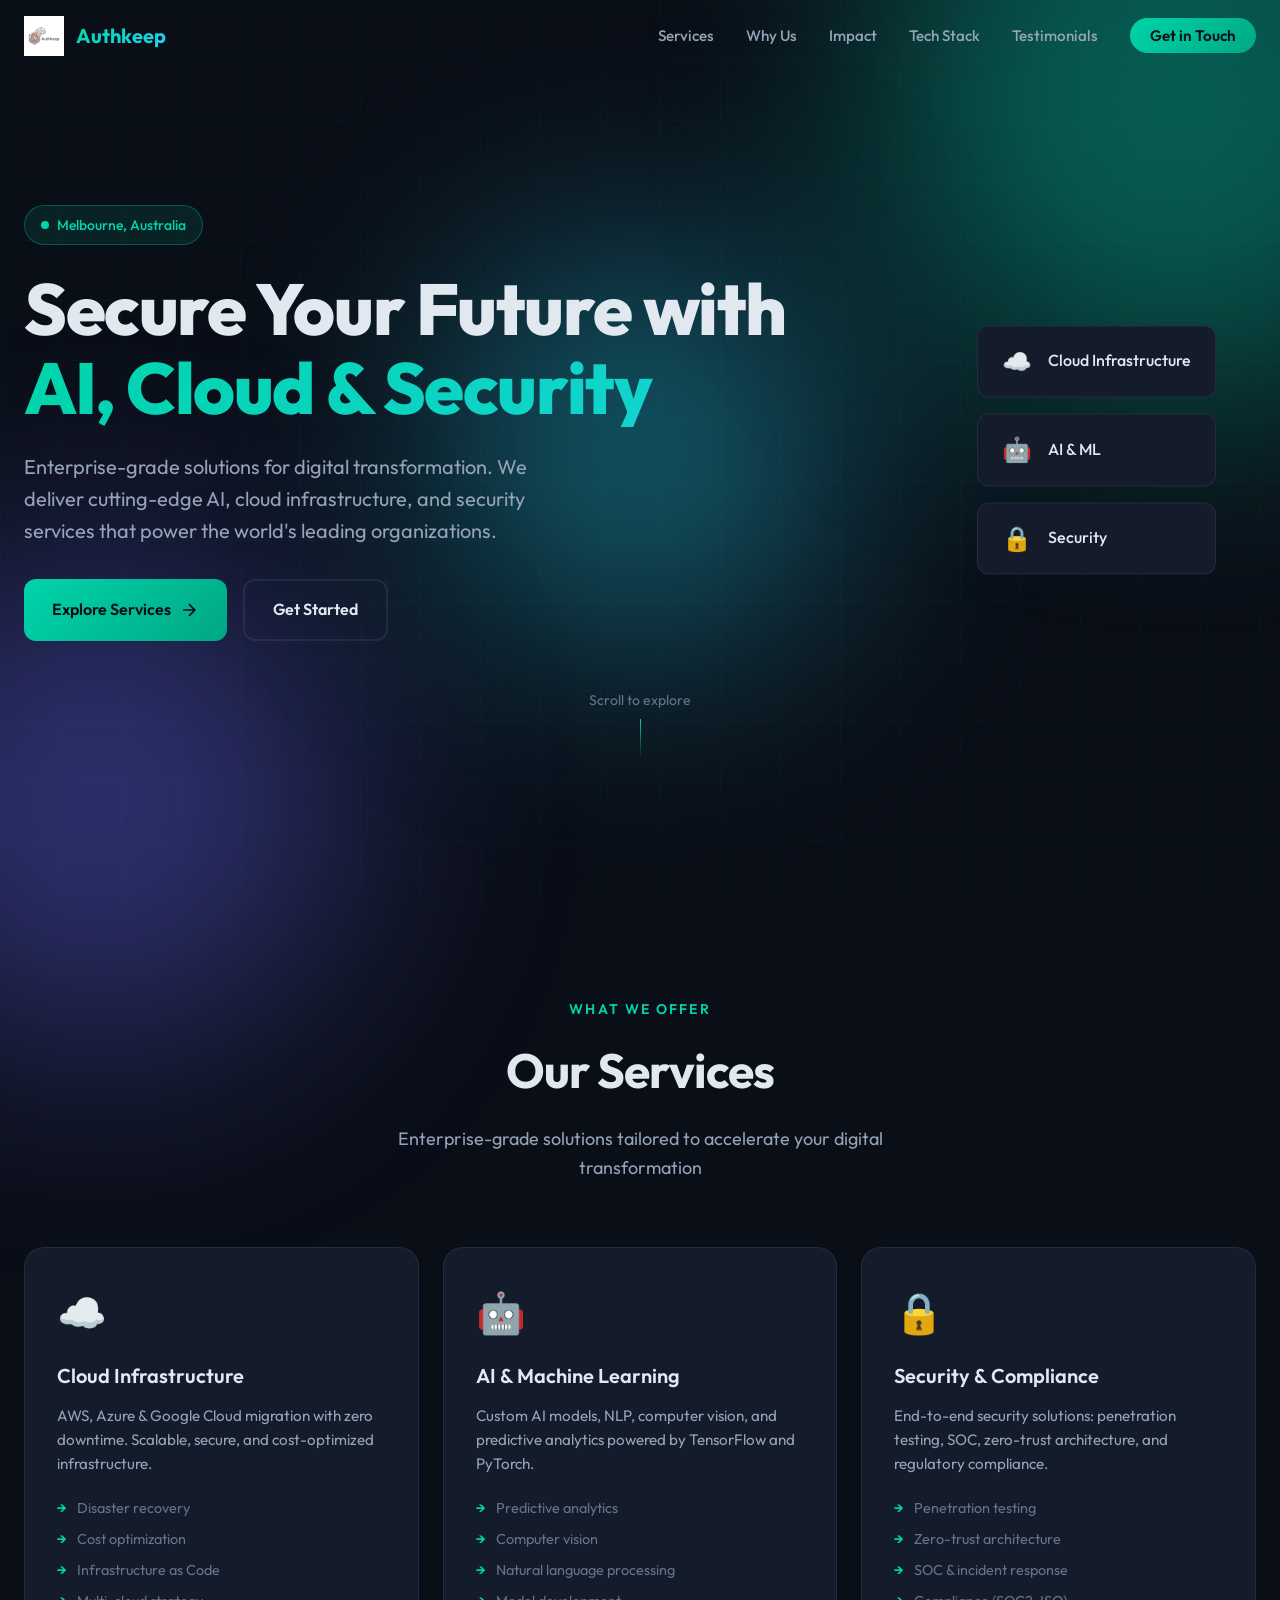
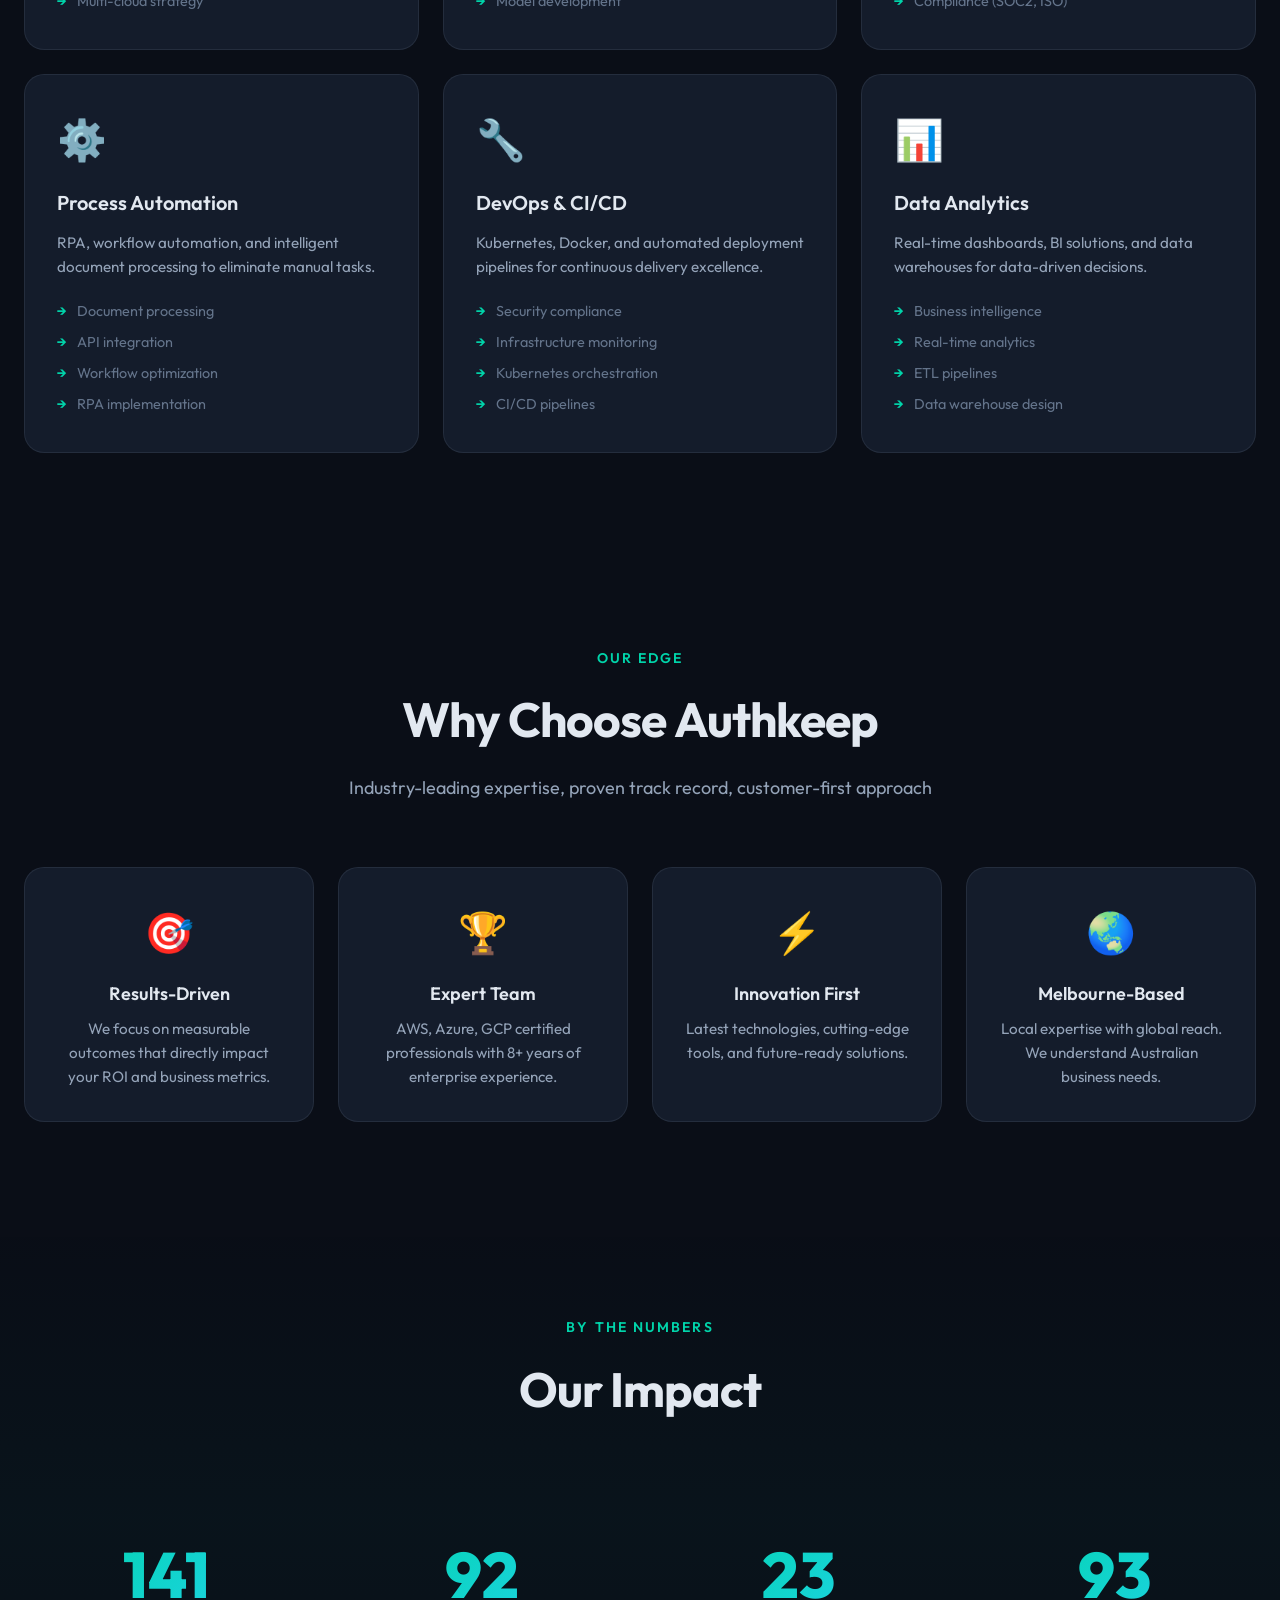
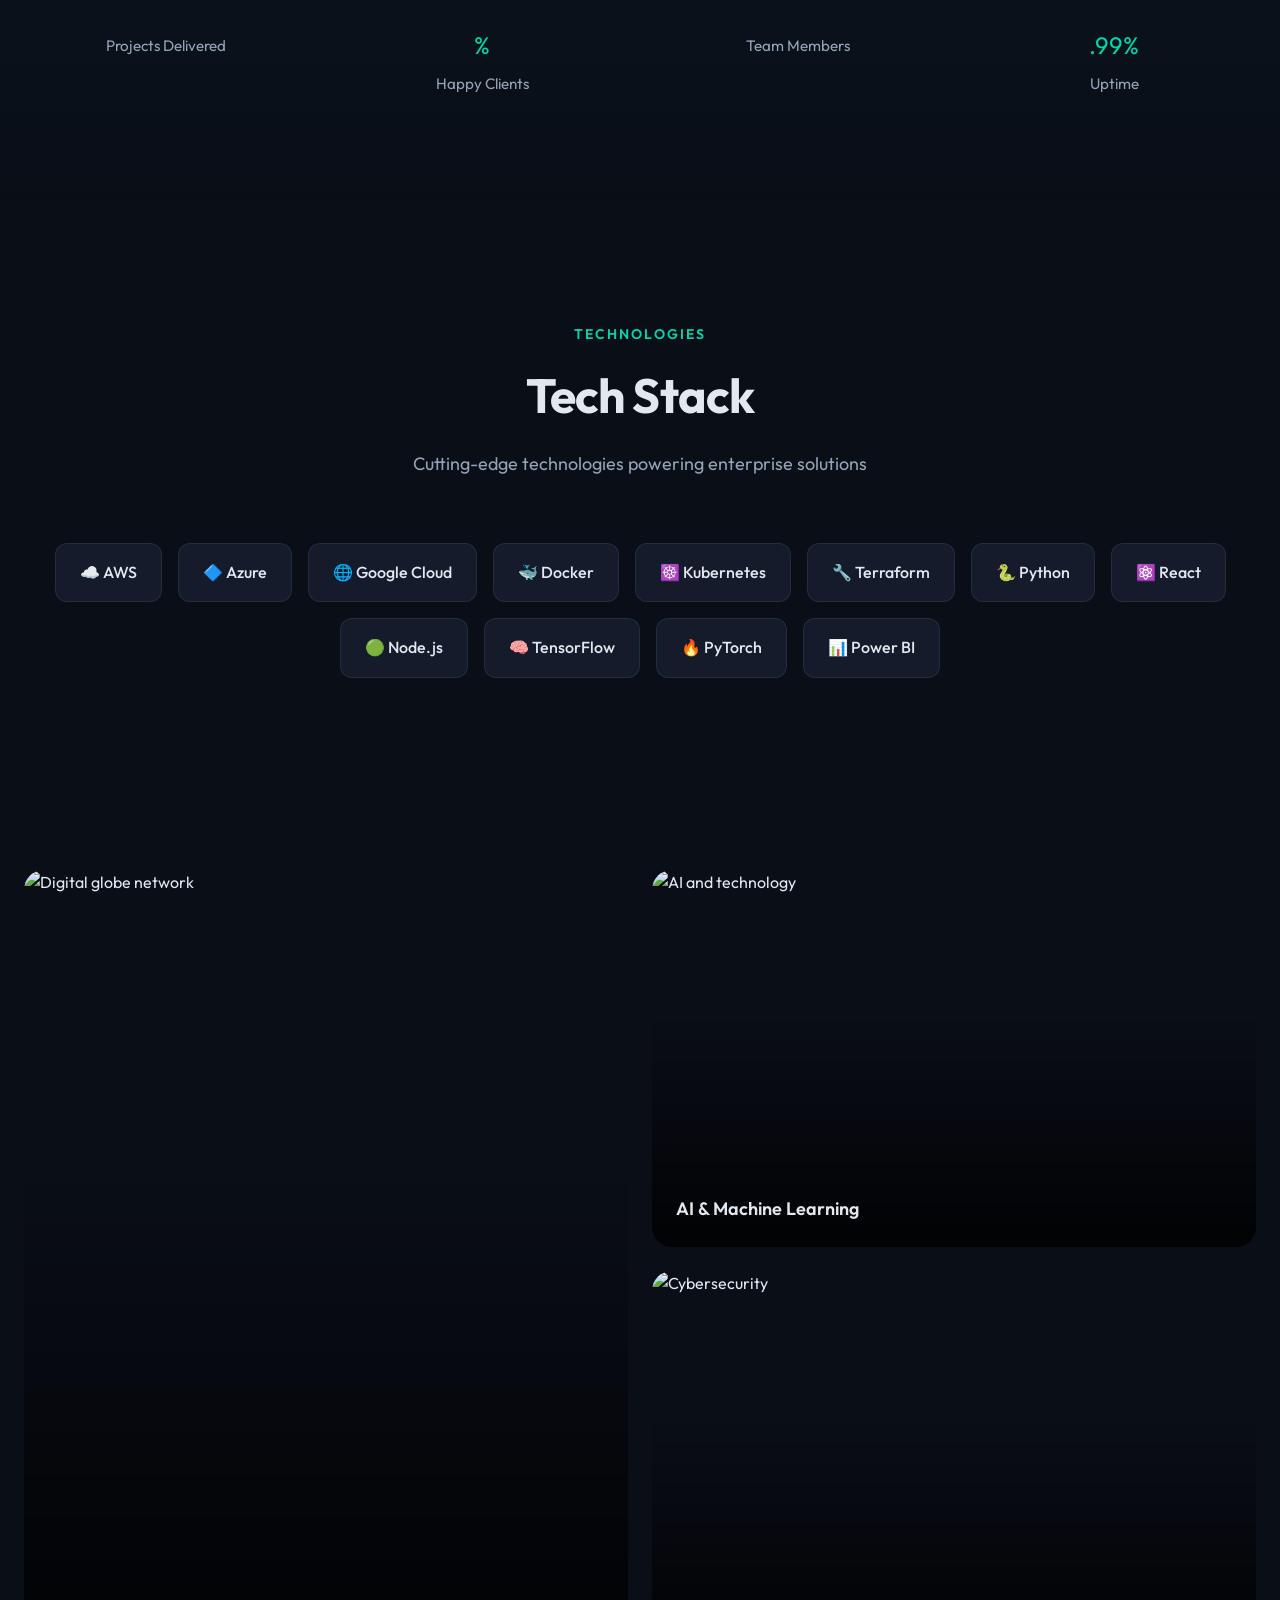
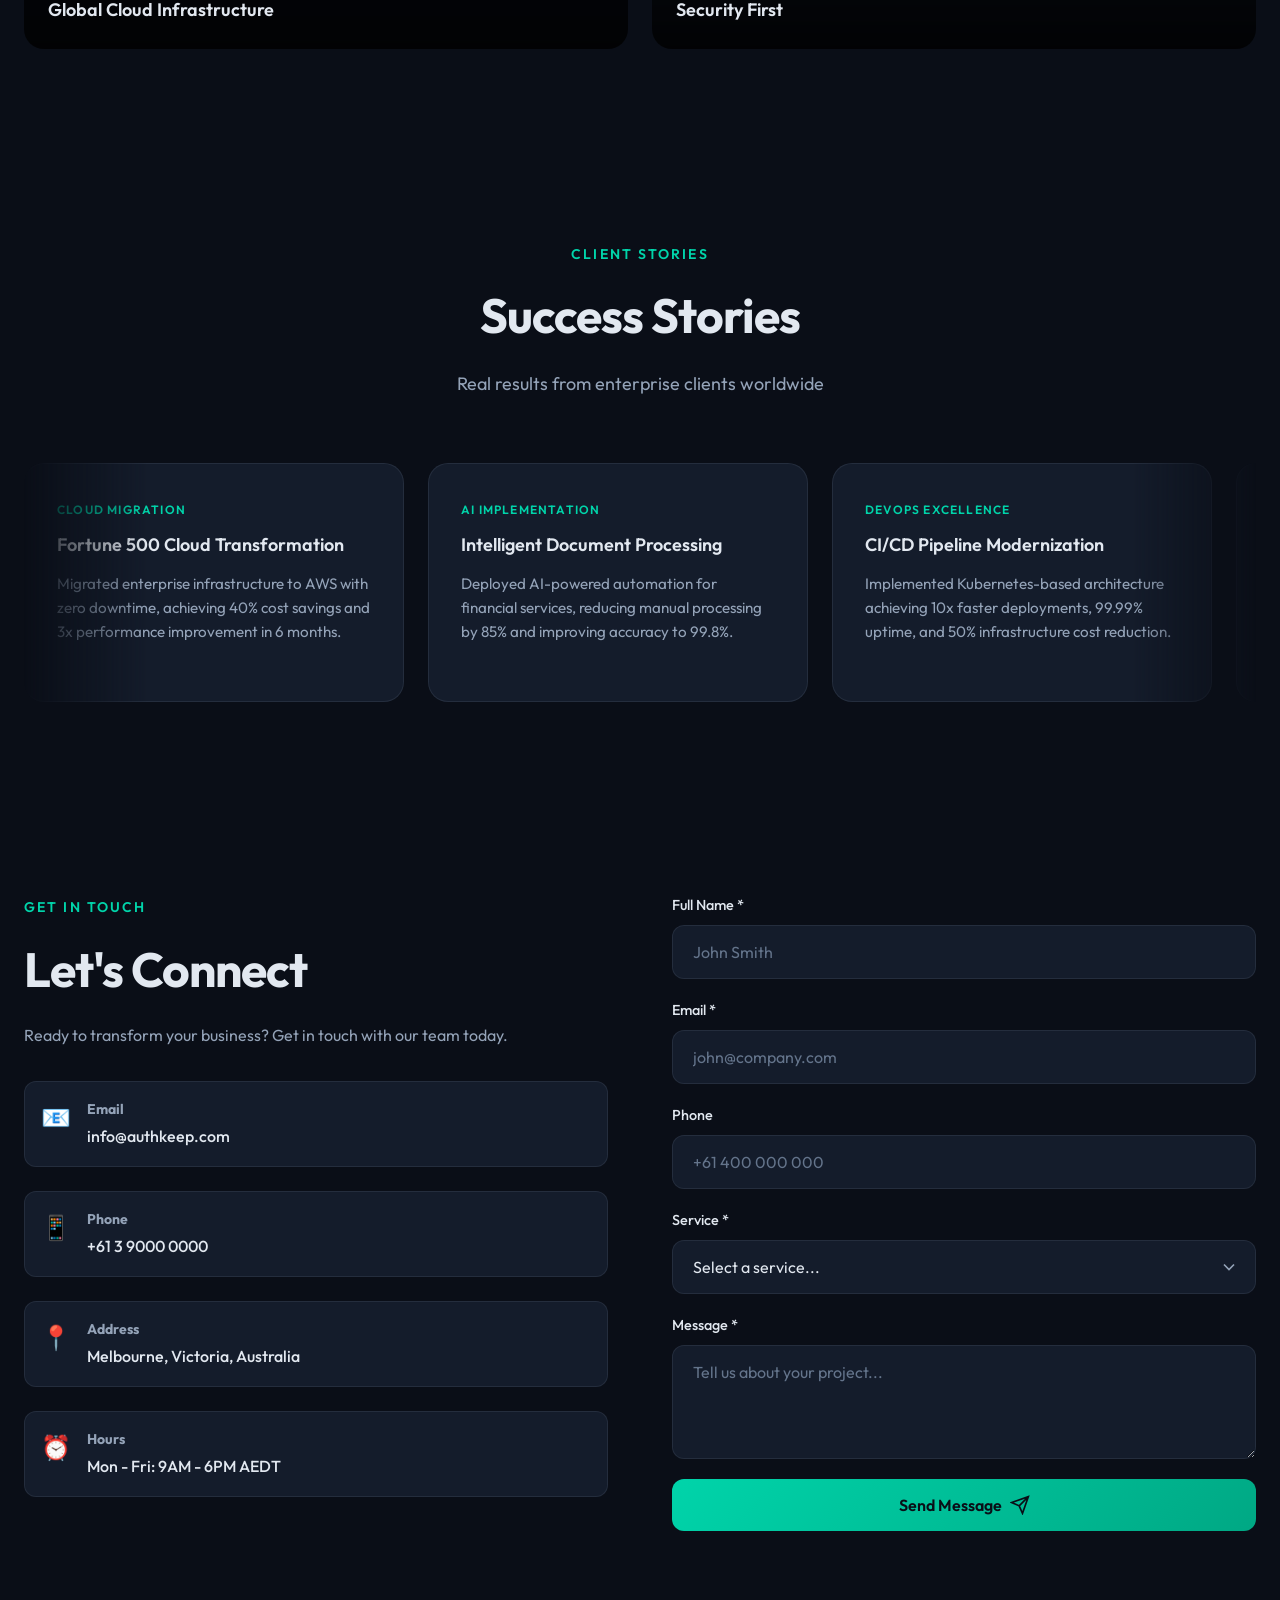
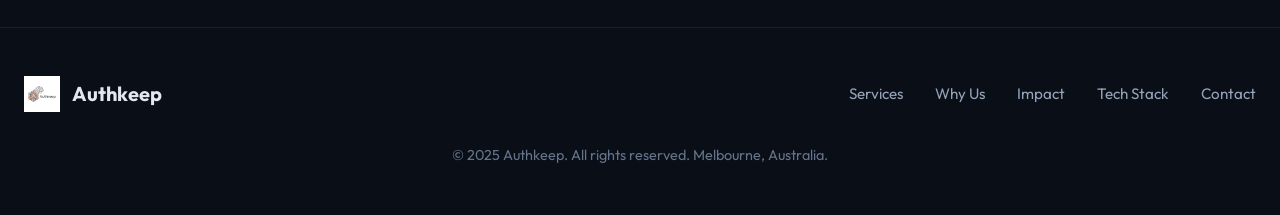
==== commit 6f7ff932: "Add troubleshooting for gocomper redirect, canonical URL Made-with: Cursor" ====
--- a/index.html
+++ b/index.html
@@ -5,6 +5,7 @@
   <meta name="viewport" content="width=device-width, initial-scale=1.0">
   <meta name="description" content="Authkeep - AI, Cloud & Security Solutions in Melbourne, Australia. Enterprise-grade solutions for digital transformation.">
   <meta name="keywords" content="Authkeep, AI, Cloud, Security, Melbourne, Australia, enterprise solutions">
+  <link rel="canonical" href="https://www.authkeep.com/">
   <title>Authkeep | AI, Cloud & Security Solutions | Melbourne, Australia</title>
   <link rel="icon" type="image/png" href="authkeep.png">
   <link rel="preconnect" href="https://fonts.googleapis.com">
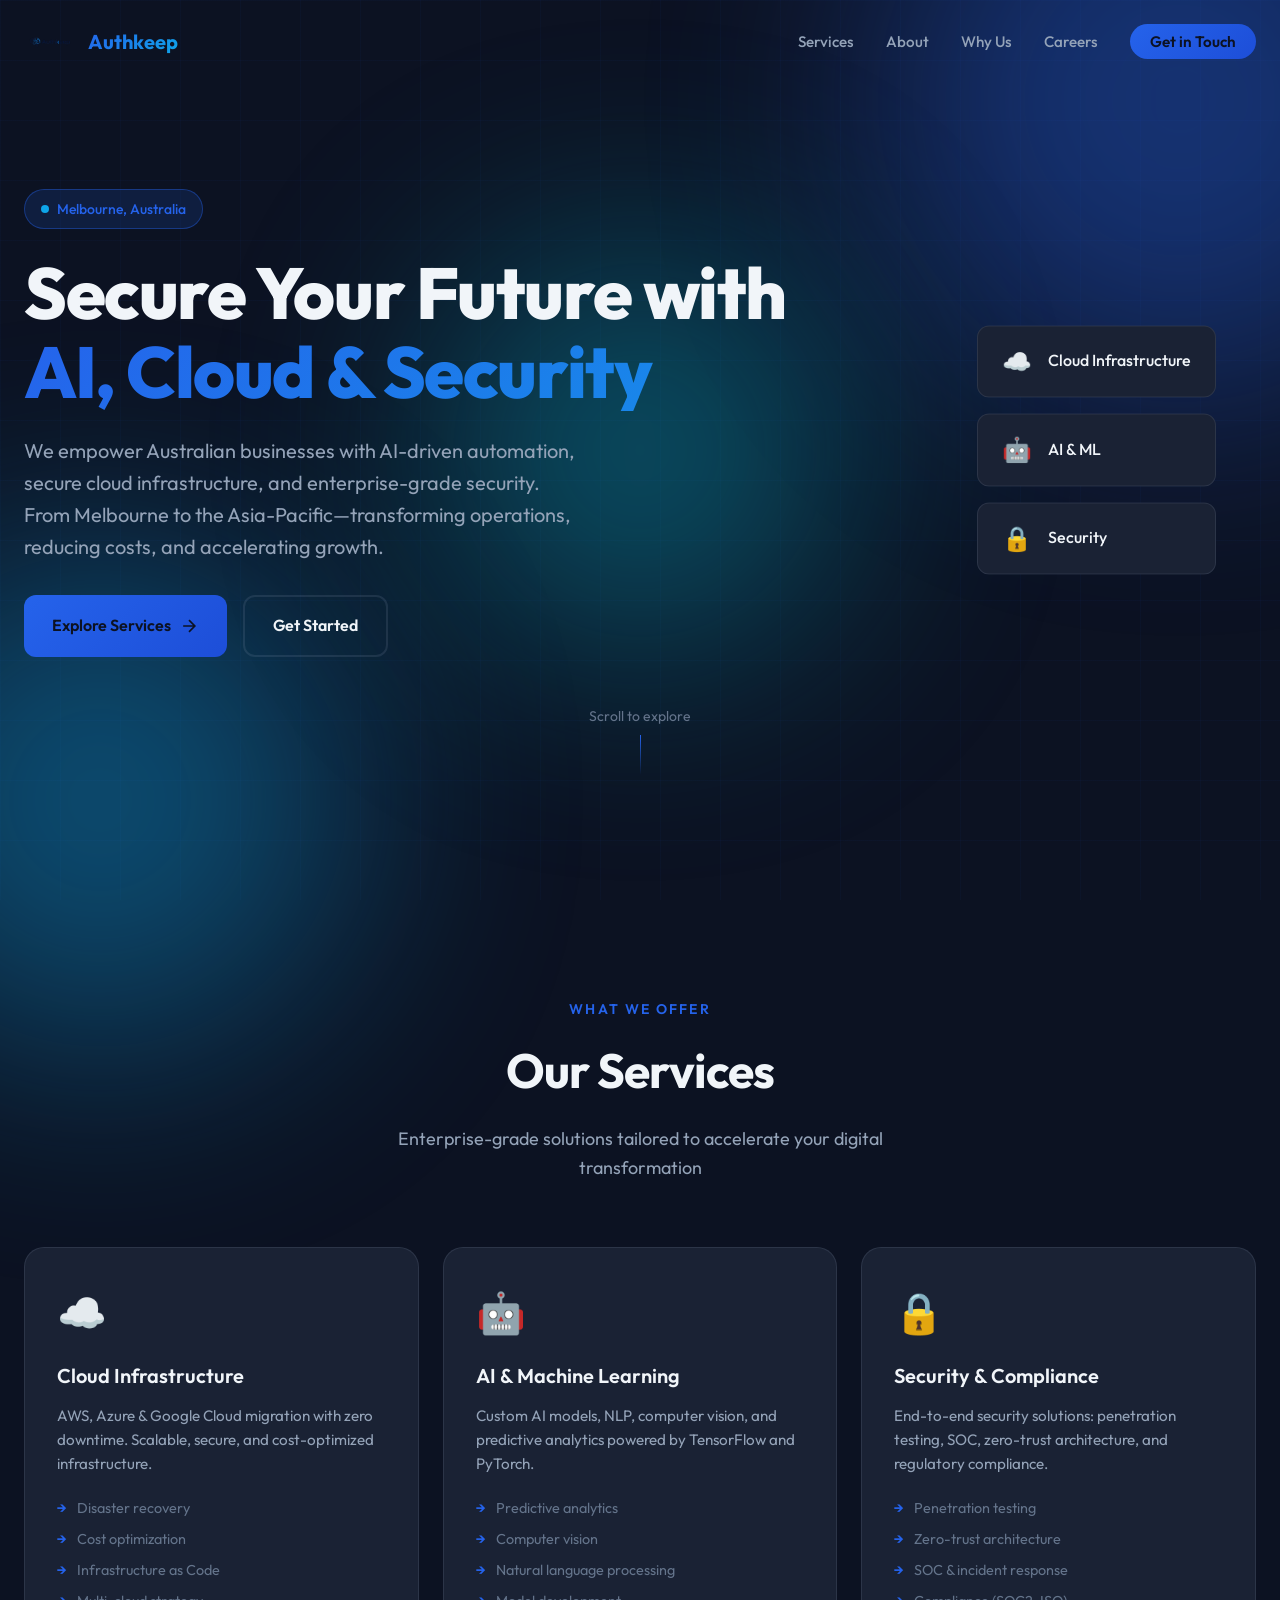
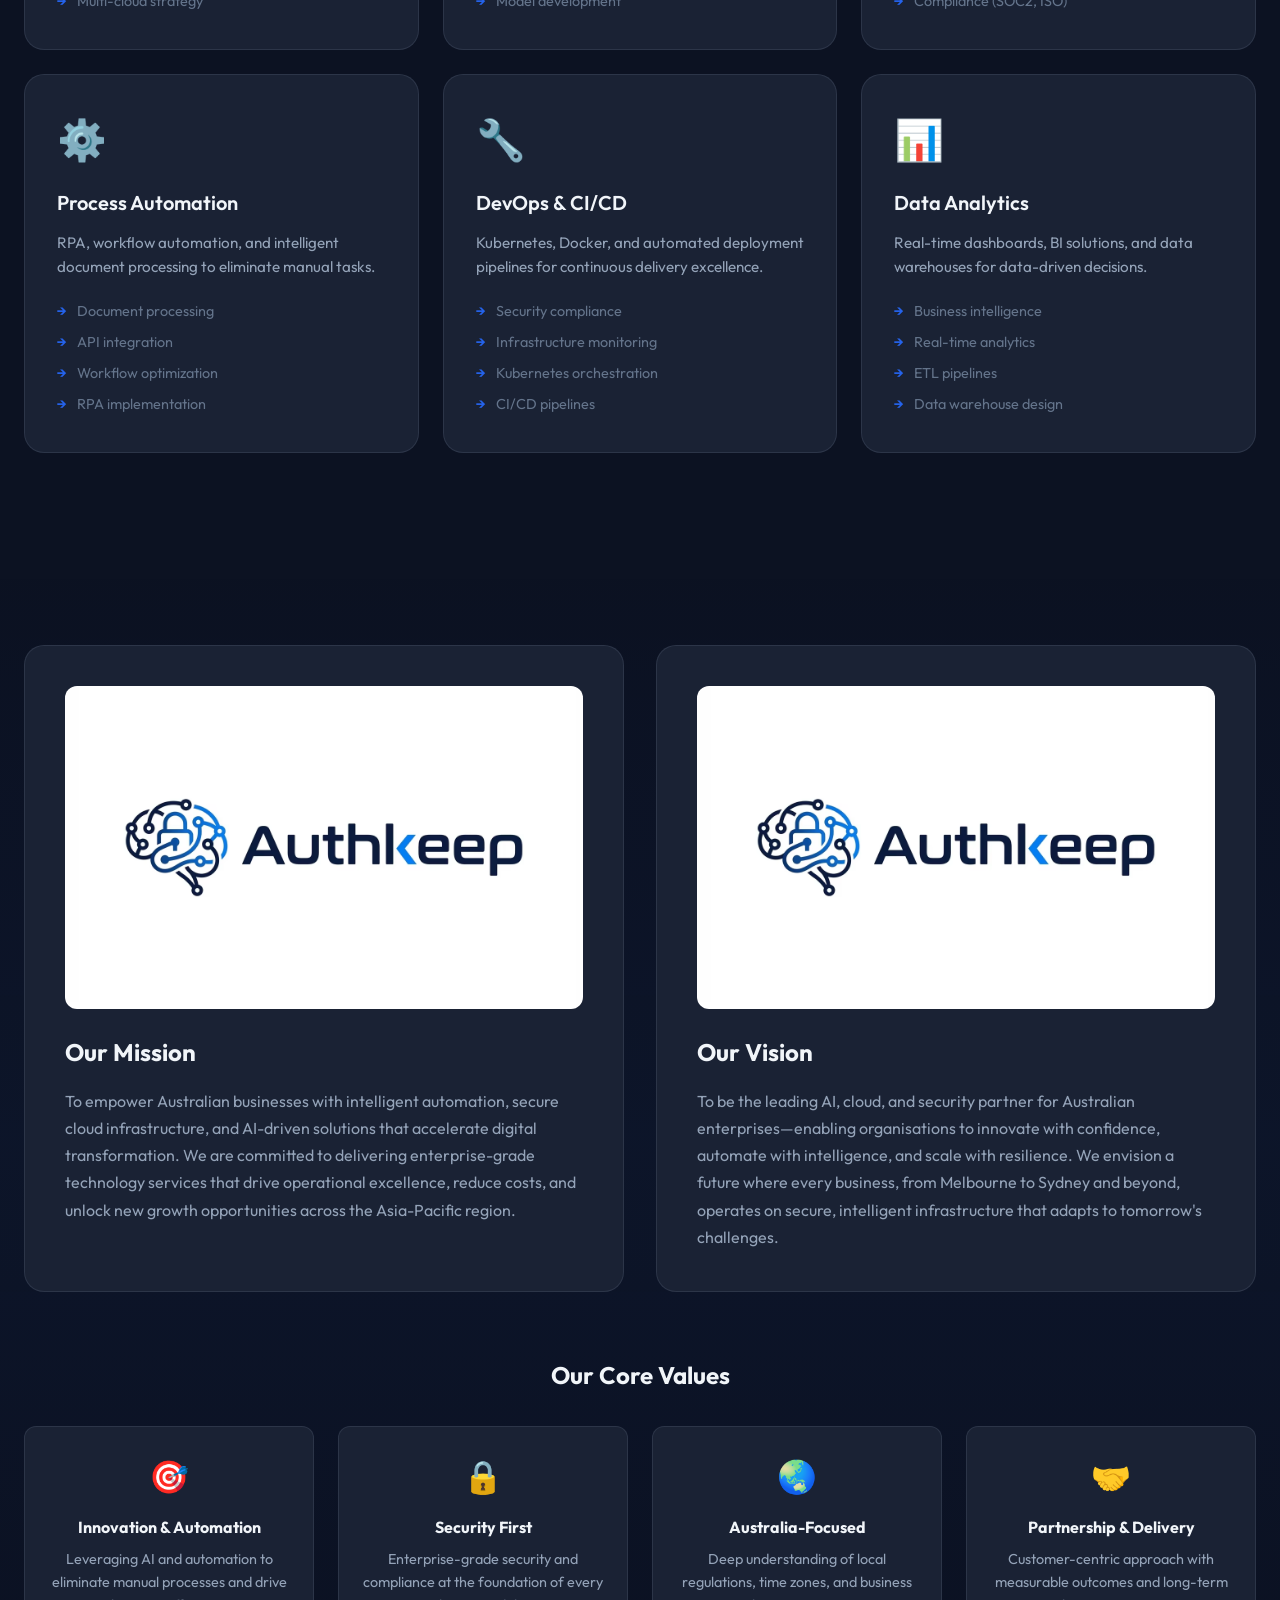
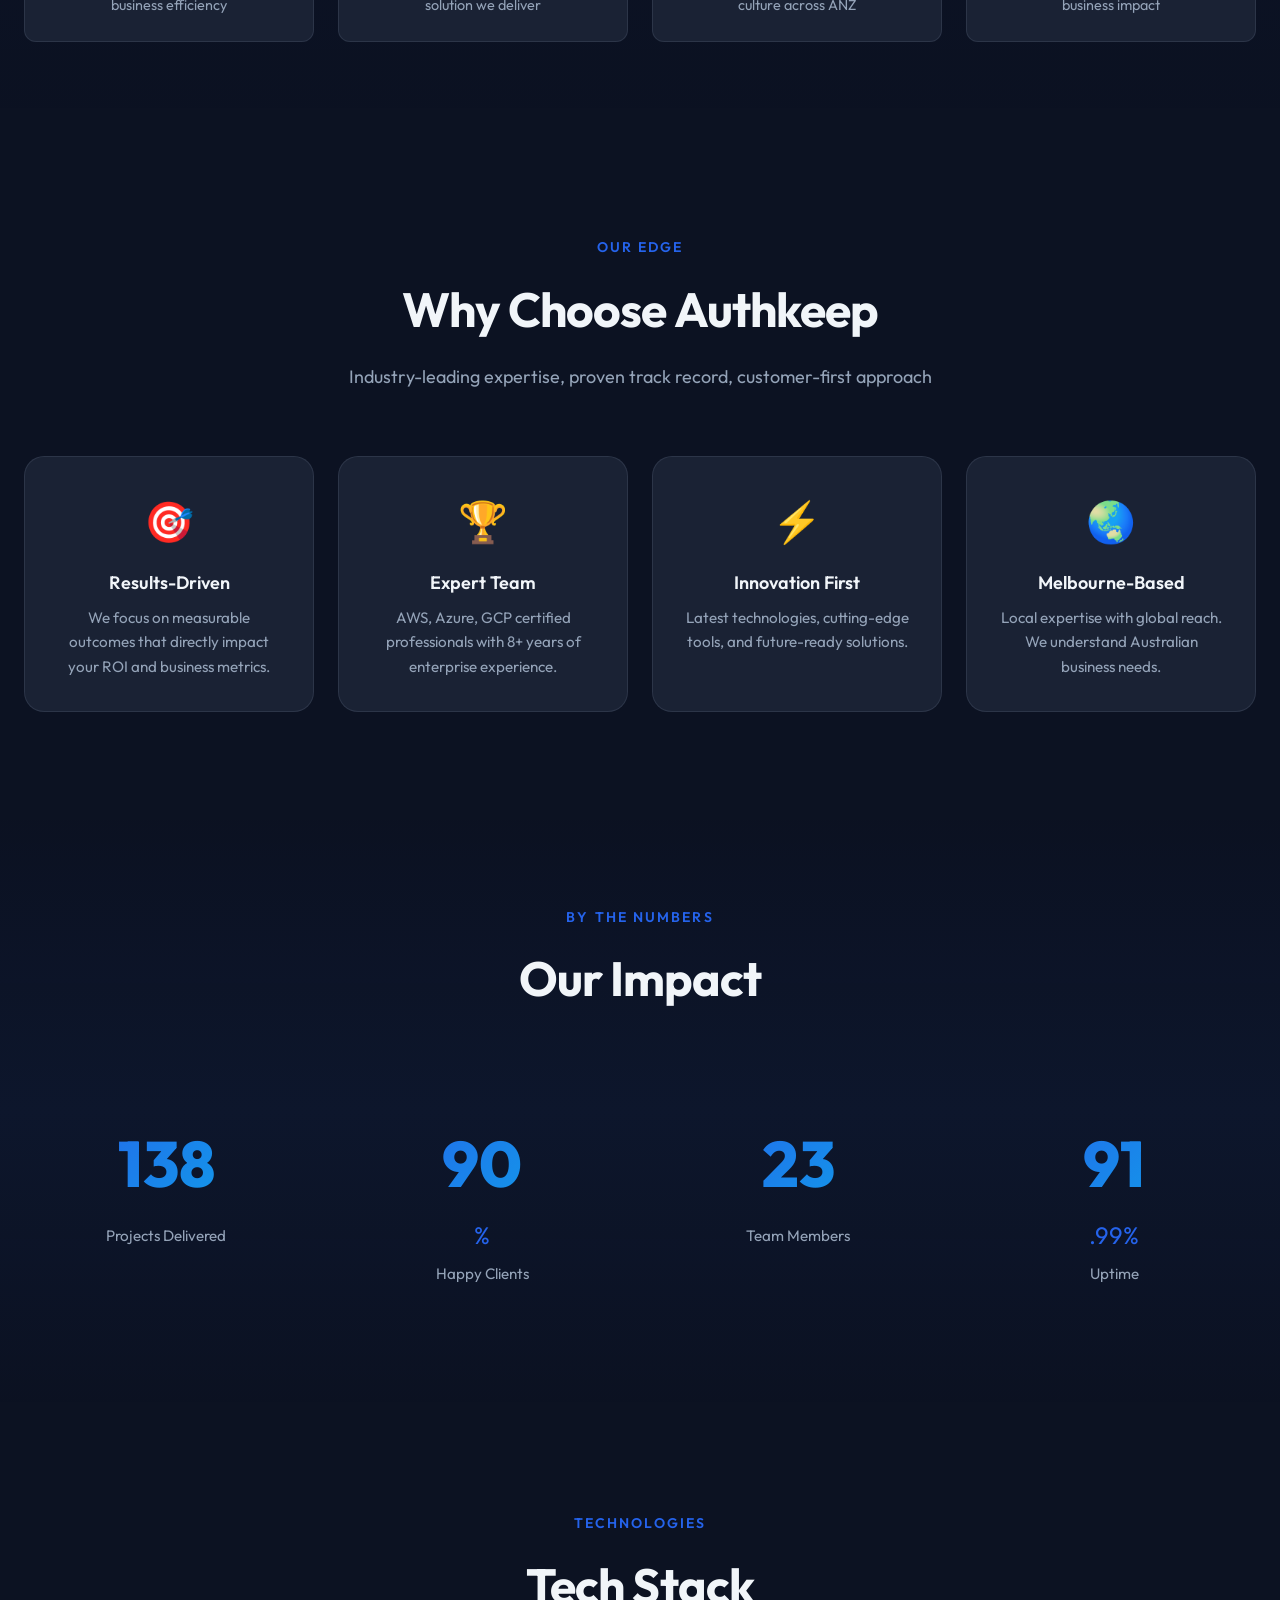
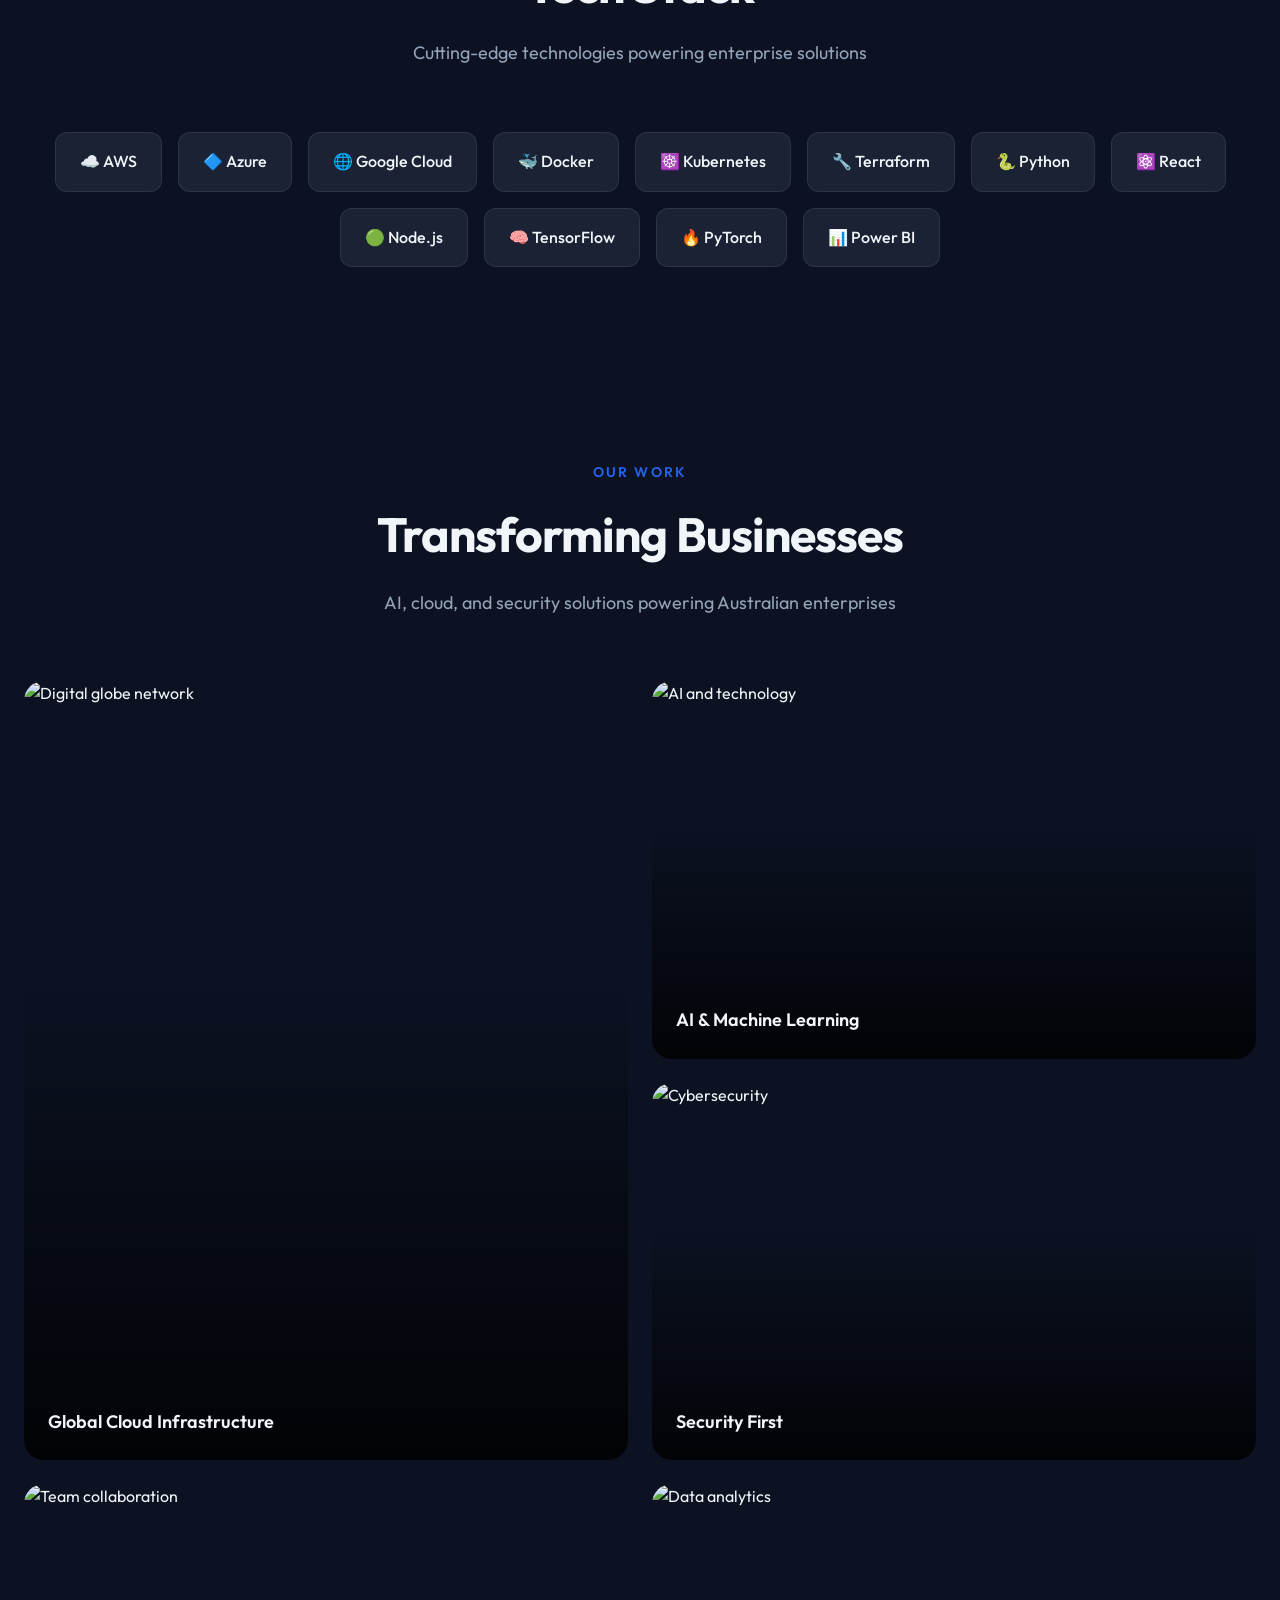
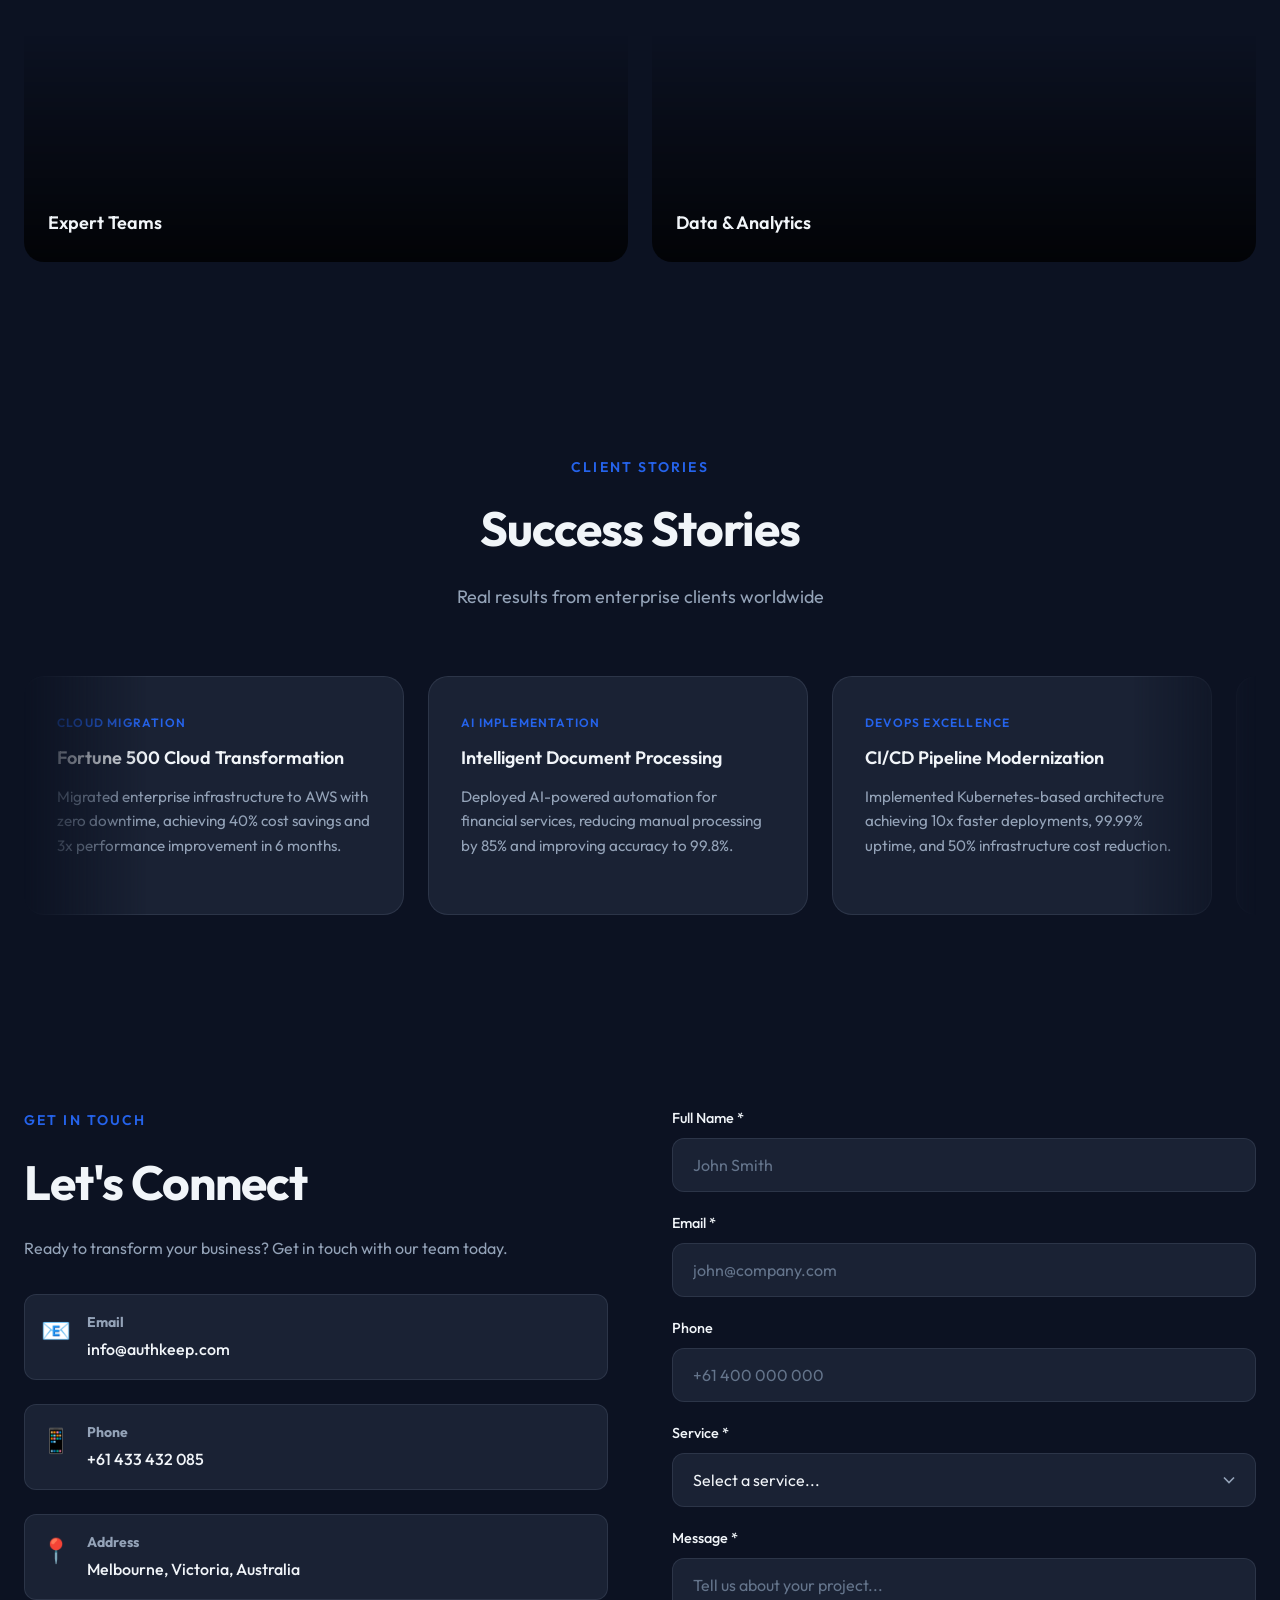
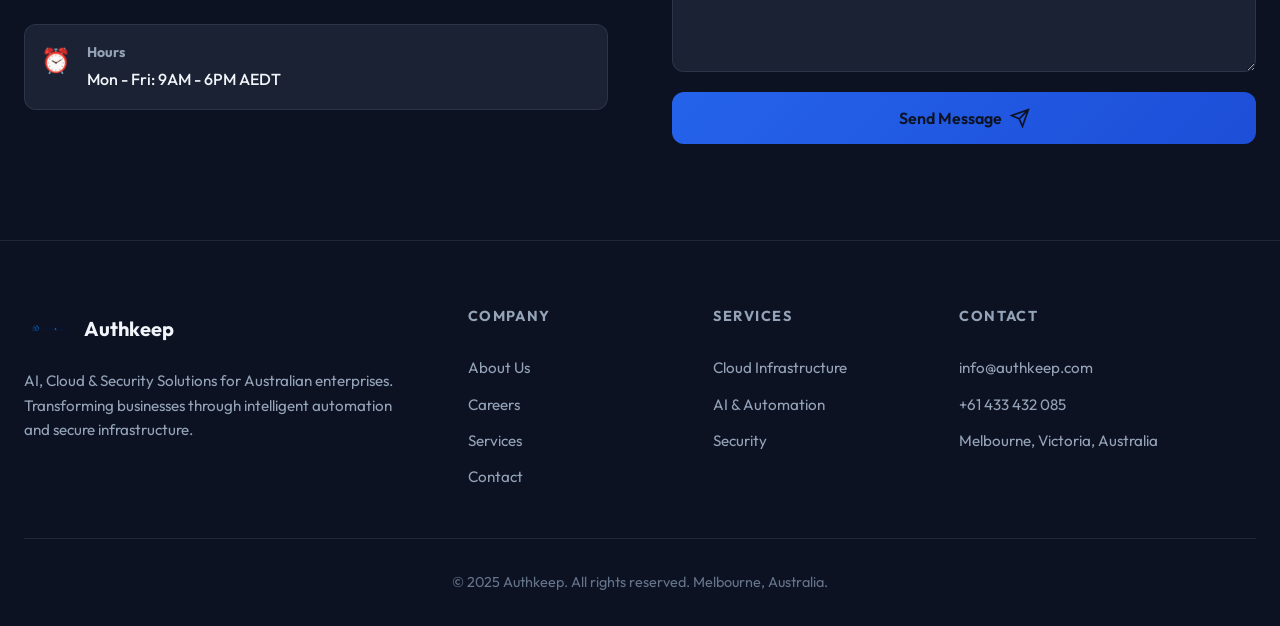
==== commit 3030f5a4: "Changes on UI" ====
--- a/index.html
+++ b/index.html
@@ -7,7 +7,7 @@
   <meta name="keywords" content="Authkeep, AI, Cloud, Security, Melbourne, Australia, enterprise solutions">
   <link rel="canonical" href="https://www.authkeep.com/">
   <title>Authkeep | AI, Cloud & Security Solutions | Melbourne, Australia</title>
-  <link rel="icon" type="image/png" href="authkeep.png">
+  <link rel="icon" type="image/png" href="logo2.png">
   <link rel="preconnect" href="https://fonts.googleapis.com">
   <link rel="preconnect" href="https://fonts.gstatic.com" crossorigin>
   <link href="https://fonts.googleapis.com/css2?family=Outfit:wght@300;400;500;600;700;800&family=JetBrains+Mono:wght@400;500&display=swap" rel="stylesheet">
@@ -23,8 +23,8 @@
   <!-- Navigation -->
   <nav class="nav" id="nav">
     <div class="nav-container">
-      <a href="#" class="nav-logo">
-        <img src="authkeep.png" alt="Authkeep" class="nav-logo-img">
+      <a href="index.html" class="nav-logo">
+        <img src="logo2.png" alt="Authkeep" class="nav-logo-img">
         <span class="nav-logo-text">Authkeep</span>
       </a>
       <button class="nav-toggle" id="navToggle" aria-label="Toggle menu">
@@ -33,12 +33,11 @@
         <span></span>
       </button>
       <ul class="nav-links">
-        <li><a href="#services">Services</a></li>
-        <li><a href="#why-us">Why Us</a></li>
-        <li><a href="#impact">Impact</a></li>
-        <li><a href="#tech">Tech Stack</a></li>
-        <li><a href="#testimonials">Testimonials</a></li>
-        <li><a href="#contact" class="nav-cta">Get in Touch</a></li>
+        <li><a href="index.html#services">Services</a></li>
+        <li><a href="about.html">About</a></li>
+        <li><a href="index.html#why-us">Why Us</a></li>
+        <li><a href="careers.html">Careers</a></li>
+        <li><a href="index.html#contact" class="nav-cta">Get in Touch</a></li>
       </ul>
     </div>
   </nav>
@@ -55,8 +54,8 @@
         <span class="hero-title-accent animate-fade-up delay-1">AI, Cloud & Security</span>
       </h1>
       <p class="hero-subtitle animate-fade-up delay-2">
-        Enterprise-grade solutions for digital transformation. We deliver cutting-edge AI, 
-        cloud infrastructure, and security services that power the world's leading organizations.
+        We empower Australian businesses with AI-driven automation, secure cloud infrastructure, and enterprise-grade security. 
+        From Melbourne to the Asia-Pacific—transforming operations, reducing costs, and accelerating growth.
       </p>
       <div class="hero-cta animate-fade-up delay-3">
         <a href="#contact" class="btn btn-primary">
@@ -167,6 +166,53 @@
     </div>
   </section>
 
+  <!-- Mission & Vision -->
+  <section class="section mission-vision" id="mission">
+    <div class="container">
+      <div class="mv-grid">
+        <div class="mv-card mv-mission" data-aos="fade-right">
+          <div class="mv-icon">
+            <img src="img.jpg" alt="AI and innovation" loading="lazy" onerror="this.src='https://images.unsplash.com/photo-1677442136019-21780ecad995?w=400&q=80'">
+          </div>
+          <h2>Our Mission</h2>
+          <p>To empower Australian businesses with intelligent automation, secure cloud infrastructure, and AI-driven solutions that accelerate digital transformation. We are committed to delivering enterprise-grade technology services that drive operational excellence, reduce costs, and unlock new growth opportunities across the Asia-Pacific region.</p>
+        </div>
+        <div class="mv-card mv-vision" data-aos="fade-left">
+          <div class="mv-icon">
+            <img src="img1.avif" alt="Future vision" loading="lazy" onerror="this.src='https://images.unsplash.com/photo-1558494949-ef010cbdcc31?w=400&q=80'">
+          </div>
+          <h2>Our Vision</h2>
+          <p>To be the leading AI, cloud, and security partner for Australian enterprises—enabling organisations to innovate with confidence, automate with intelligence, and scale with resilience. We envision a future where every business, from Melbourne to Sydney and beyond, operates on secure, intelligent infrastructure that adapts to tomorrow's challenges.</p>
+        </div>
+      </div>
+      <div class="mv-values">
+        <h3>Our Core Values</h3>
+        <div class="values-grid">
+          <div class="value-item" data-aos="fade-up">
+            <span class="value-icon">🎯</span>
+            <h4>Innovation & Automation</h4>
+            <p>Leveraging AI and automation to eliminate manual processes and drive business efficiency</p>
+          </div>
+          <div class="value-item" data-aos="fade-up">
+            <span class="value-icon">🔒</span>
+            <h4>Security First</h4>
+            <p>Enterprise-grade security and compliance at the foundation of every solution we deliver</p>
+          </div>
+          <div class="value-item" data-aos="fade-up">
+            <span class="value-icon">🌏</span>
+            <h4>Australia-Focused</h4>
+            <p>Deep understanding of local regulations, time zones, and business culture across ANZ</p>
+          </div>
+          <div class="value-item" data-aos="fade-up">
+            <span class="value-icon">🤝</span>
+            <h4>Partnership & Delivery</h4>
+            <p>Customer-centric approach with measurable outcomes and long-term business impact</p>
+          </div>
+        </div>
+      </div>
+    </div>
+  </section>
+
   <!-- Why Choose Us -->
   <section class="section why-us" id="why-us">
     <div class="container">
@@ -258,6 +304,11 @@
   <!-- Image Section -->
   <section class="section image-section">
     <div class="container">
+      <div class="section-header">
+        <span class="section-tag">Our Work</span>
+        <h2 class="section-title">Transforming Businesses</h2>
+        <p class="section-subtitle">AI, cloud, and security solutions powering Australian enterprises</p>
+      </div>
       <div class="image-grid">
         <div class="image-card image-card-large" data-aos="fade-right">
           <img src="https://images.unsplash.com/photo-1451187580459-43490279c0fa?w=800&q=80" alt="Digital globe network" loading="lazy">
@@ -275,6 +326,18 @@
           <img src="https://images.unsplash.com/photo-1563986768609-322da13575f3?w=600&q=80" alt="Cybersecurity" loading="lazy">
           <div class="image-overlay">
             <span>Security First</span>
+          </div>
+        </div>
+        <div class="image-card" data-aos="fade-up">
+          <img src="https://images.unsplash.com/photo-1551434678-e076c223a692?w=600&q=80" alt="Team collaboration" loading="lazy">
+          <div class="image-overlay">
+            <span>Expert Teams</span>
+          </div>
+        </div>
+        <div class="image-card" data-aos="fade-up">
+          <img src="https://images.unsplash.com/photo-1551288049-bebda4e38f71?w=600&q=80" alt="Data analytics" loading="lazy">
+          <div class="image-overlay">
+            <span>Data & Analytics</span>
           </div>
         </div>
       </div>
@@ -373,11 +436,11 @@
                 <span>info@authkeep.com</span>
               </div>
             </a>
-            <a href="tel:+61390000000" class="contact-item">
+            <a href="tel:+61433432085" class="contact-item">
               <span class="contact-icon">📱</span>
               <div>
                 <strong>Phone</strong>
-                <span>+61 3 9000 0000</span>
+                <span>+61 433 432 085</span>
               </div>
             </a>
             <div class="contact-item">
@@ -440,17 +503,32 @@
   <!-- Footer -->
   <footer class="footer">
     <div class="container">
-      <div class="footer-top">
-        <a href="#" class="footer-logo">
-          <img src="authkeep.png" alt="Authkeep">
-          <span>Authkeep</span>
-        </a>
-        <div class="footer-links">
-          <a href="#services">Services</a>
-          <a href="#why-us">Why Us</a>
-          <a href="#impact">Impact</a>
-          <a href="#tech">Tech Stack</a>
-          <a href="#contact">Contact</a>
+      <div class="footer-grid">
+        <div class="footer-brand">
+          <a href="index.html" class="footer-logo">
+            <img src="logo2.png" alt="Authkeep">
+            <span>Authkeep</span>
+          </a>
+          <p>AI, Cloud & Security Solutions for Australian enterprises. Transforming businesses through intelligent automation and secure infrastructure.</p>
+        </div>
+        <div class="footer-links-col">
+          <h4>Company</h4>
+          <a href="about.html">About Us</a>
+          <a href="careers.html">Careers</a>
+          <a href="index.html#services">Services</a>
+          <a href="index.html#contact">Contact</a>
+        </div>
+        <div class="footer-links-col">
+          <h4>Services</h4>
+          <a href="index.html#services">Cloud Infrastructure</a>
+          <a href="index.html#services">AI & Automation</a>
+          <a href="index.html#services">Security</a>
+        </div>
+        <div class="footer-contact">
+          <h4>Contact</h4>
+          <a href="mailto:info@authkeep.com">info@authkeep.com</a>
+          <a href="tel:+61433432085">+61 433 432 085</a>
+          <span>Melbourne, Victoria, Australia</span>
         </div>
       </div>
       <div class="footer-bottom">
--- a/styles.css
+++ b/styles.css
@@ -4,29 +4,29 @@
    ============================================ */
 
 :root {
-  /* Advanced color palette - Deep teal/cyan with electric accents */
-  --color-bg: #0a0e17;
-  --color-bg-elevated: #0f1623;
-  --color-bg-card: #141c2b;
-  --color-surface: #1a2435;
+  /* Professional corporate palette - Navy & Slate */
+  --color-bg: #0c1222;
+  --color-bg-elevated: #111827;
+  --color-bg-card: #1a2234;
+  --color-surface: #1e293b;
   
-  --color-primary: #00d4aa;
-  --color-primary-dim: #00a884;
-  --color-primary-glow: rgba(0, 212, 170, 0.4);
+  --color-primary: #2563eb;
+  --color-primary-dim: #1d4ed8;
+  --color-primary-glow: rgba(37, 99, 235, 0.35);
   
-  --color-accent: #6366f1;
-  --color-accent-dim: #4f46e5;
-  --color-accent-glow: rgba(99, 102, 241, 0.3);
+  --color-accent: #0ea5e9;
+  --color-accent-dim: #0284c7;
+  --color-accent-glow: rgba(14, 165, 233, 0.3);
   
-  --color-cyan: #22d3ee;
-  --color-cyan-glow: rgba(34, 211, 238, 0.25);
+  --color-cyan: #06b6d4;
+  --color-cyan-glow: rgba(6, 182, 212, 0.25);
   
-  --color-text: #e2e8f0;
+  --color-text: #f1f5f9;
   --color-text-muted: #94a3b8;
   --color-text-dim: #64748b;
   
-  --color-border: rgba(148, 163, 184, 0.12);
-  --color-border-hover: rgba(0, 212, 170, 0.3);
+  --color-border: rgba(148, 163, 184, 0.15);
+  --color-border-hover: rgba(37, 99, 235, 0.4);
   
   --font-sans: 'Outfit', -apple-system, BlinkMacSystemFont, sans-serif;
   --font-mono: 'JetBrains Mono', monospace;
@@ -85,8 +85,8 @@
   position: fixed;
   inset: 0;
   background-image: 
-    linear-gradient(rgba(0, 212, 170, 0.03) 1px, transparent 1px),
-    linear-gradient(90deg, rgba(0, 212, 170, 0.03) 1px, transparent 1px);
+    linear-gradient(rgba(37, 99, 235, 0.04) 1px, transparent 1px),
+    linear-gradient(90deg, rgba(37, 99, 235, 0.04) 1px, transparent 1px);
   background-size: 60px 60px;
   pointer-events: none;
   z-index: 0;
@@ -150,7 +150,7 @@
 }
 
 .nav.scrolled {
-  background: rgba(10, 14, 23, 0.85);
+  background: rgba(12, 18, 34, 0.9);
   backdrop-filter: blur(20px);
   padding: 0.5rem 0;
   border-bottom: 1px solid var(--color-border);
@@ -174,13 +174,13 @@
 }
 
 .nav-logo-img {
-  width: 40px;
-  height: 40px;
+  width: 52px;
+  height: 52px;
   object-fit: contain;
 }
 
 .nav-logo-text {
-  background: linear-gradient(135deg, var(--color-primary), var(--color-cyan));
+  background: linear-gradient(135deg, var(--color-primary), var(--color-accent));
   -webkit-background-clip: text;
   -webkit-text-fill-color: transparent;
   background-clip: text;
@@ -268,8 +268,8 @@
   align-items: center;
   gap: 0.5rem;
   padding: 0.5rem 1rem;
-  background: rgba(0, 212, 170, 0.1);
-  border: 1px solid rgba(0, 212, 170, 0.3);
+  background: rgba(37, 99, 235, 0.15);
+  border: 1px solid rgba(37, 99, 235, 0.4);
   border-radius: var(--radius-full);
   font-size: 0.875rem;
   font-weight: 500;
@@ -280,7 +280,7 @@
 .hero-badge-dot {
   width: 8px;
   height: 8px;
-  background: var(--color-primary);
+  background: var(--color-accent);
   border-radius: 50%;
   animation: pulse 2s ease-in-out infinite;
 }
@@ -305,7 +305,7 @@
 
 .hero-title-accent {
   display: block;
-  background: linear-gradient(135deg, var(--color-primary), var(--color-cyan));
+  background: linear-gradient(135deg, var(--color-primary), var(--color-accent));
   -webkit-background-clip: text;
   -webkit-text-fill-color: transparent;
   background-clip: text;
@@ -566,7 +566,7 @@
 
 .why-card:hover {
   border-color: var(--color-primary);
-  box-shadow: 0 0 40px rgba(0, 212, 170, 0.1);
+  box-shadow: 0 0 40px rgba(37, 99, 235, 0.15);
 }
 
 .why-icon {
@@ -589,7 +589,7 @@
    Impact / Stats
    ============================================ */
 .impact {
-  background: linear-gradient(180deg, transparent, rgba(0, 212, 170, 0.03), transparent);
+  background: linear-gradient(180deg, transparent, rgba(37, 99, 235, 0.05), transparent);
 }
 
 .stats-grid {
@@ -607,7 +607,7 @@
   display: block;
   font-size: clamp(2.5rem, 5vw, 4rem);
   font-weight: 800;
-  background: linear-gradient(135deg, var(--color-primary), var(--color-cyan));
+  background: linear-gradient(135deg, var(--color-primary), var(--color-accent));
   -webkit-background-clip: text;
   -webkit-text-fill-color: transparent;
   background-clip: text;
@@ -653,7 +653,7 @@
 .tech-item:hover {
   border-color: var(--color-primary);
   transform: scale(1.05);
-  box-shadow: 0 0 20px rgba(0, 212, 170, 0.2);
+  box-shadow: 0 0 20px rgba(37, 99, 235, 0.25);
 }
 
 /* ============================================
@@ -662,7 +662,7 @@
 .image-grid {
   display: grid;
   grid-template-columns: 1fr 1fr;
-  grid-template-rows: auto auto;
+  grid-template-rows: auto auto auto;
   gap: 1.5rem;
 }
 
@@ -899,20 +899,112 @@
 }
 
 /* ============================================
+   Mission & Vision
+   ============================================ */
+.mission-vision {
+  background: linear-gradient(180deg, transparent, rgba(37, 99, 235, 0.04), transparent);
+}
+
+.mv-grid {
+  display: grid;
+  grid-template-columns: 1fr 1fr;
+  gap: 2rem;
+  margin-bottom: 4rem;
+}
+
+.mv-card {
+  padding: 2.5rem;
+  background: var(--color-bg-card);
+  border: 1px solid var(--color-border);
+  border-radius: var(--radius-lg);
+}
+
+.mv-card h2 {
+  font-size: 1.5rem;
+  margin-bottom: 1rem;
+}
+
+.mv-card p {
+  color: var(--color-text-muted);
+  line-height: 1.7;
+}
+
+.mv-icon {
+  border-radius: var(--radius-md);
+  overflow: hidden;
+  margin-bottom: 1.5rem;
+  aspect-ratio: 16/10;
+}
+
+.mv-icon img {
+  width: 100%;
+  height: 100%;
+  object-fit: cover;
+}
+
+.mv-values h3 {
+  text-align: center;
+  font-size: 1.5rem;
+  margin-bottom: 2rem;
+}
+
+.values-grid {
+  display: grid;
+  grid-template-columns: repeat(4, 1fr);
+  gap: 1.5rem;
+}
+
+.value-item {
+  padding: 1.5rem;
+  background: var(--color-bg-card);
+  border: 1px solid var(--color-border);
+  border-radius: var(--radius-md);
+  text-align: center;
+}
+
+.value-icon {
+  font-size: 2rem;
+  display: block;
+  margin-bottom: 0.75rem;
+}
+
+.value-item h4 {
+  font-size: 1rem;
+  margin-bottom: 0.5rem;
+}
+
+.value-item p {
+  font-size: 0.9rem;
+  color: var(--color-text-muted);
+}
+
+@media (max-width: 768px) {
+  .mv-grid { grid-template-columns: 1fr; }
+  .values-grid { grid-template-columns: 1fr 1fr; }
+}
+
+/* ============================================
    Footer
    ============================================ */
 .footer {
-  padding: 3rem 1.5rem;
+  padding: 4rem 1.5rem 2rem;
   border-top: 1px solid var(--color-border);
   position: relative;
   z-index: 1;
 }
 
-.footer-top {
-  display: flex;
-  align-items: center;
-  justify-content: space-between;
-  margin-bottom: 2rem;
+.footer-grid {
+  display: grid;
+  grid-template-columns: 2fr 1fr 1fr 1.5fr;
+  gap: 3rem;
+  margin-bottom: 3rem;
+}
+
+.footer-brand p {
+  color: var(--color-text-muted);
+  font-size: 0.95rem;
+  margin-top: 1rem;
+  line-height: 1.6;
 }
 
 .footer-logo {
@@ -924,31 +1016,268 @@
 }
 
 .footer-logo img {
-  width: 36px;
-  height: 36px;
-}
-
-.footer-links {
-  display: flex;
-  gap: 2rem;
-}
-
-.footer-links a {
+  width: 48px;
+  height: 48px;
+  object-fit: contain;
+}
+
+.footer-links-col h4,
+.footer-contact h4 {
+  font-size: 0.9rem;
+  text-transform: uppercase;
+  letter-spacing: 0.1em;
+  color: var(--color-text-muted);
+  margin-bottom: 1rem;
+}
+
+.footer-links-col,
+.footer-contact {
+  display: flex;
+  flex-direction: column;
+  gap: 0.75rem;
+}
+
+.footer-links-col a,
+.footer-contact a,
+.footer-contact span {
   color: var(--color-text-muted);
   font-size: 0.95rem;
 }
 
-.footer-links a:hover {
+.footer-links-col a:hover,
+.footer-contact a:hover {
   color: var(--color-primary);
 }
 
 .footer-bottom {
   text-align: center;
+  padding-top: 2rem;
+  border-top: 1px solid var(--color-border);
 }
 
 .footer-bottom p {
   color: var(--color-text-dim);
   font-size: 0.9rem;
+}
+
+@media (max-width: 768px) {
+  .footer-grid {
+    grid-template-columns: 1fr;
+    gap: 2rem;
+  }
+}
+
+/* ============================================
+   Page Hero (About, Careers)
+   ============================================ */
+.page-hero {
+  padding: 10rem 1.5rem 5rem;
+  text-align: center;
+  position: relative;
+  z-index: 1;
+}
+
+.page-hero h1 {
+  font-size: clamp(2.5rem, 5vw, 4rem);
+  font-weight: 800;
+  margin-bottom: 0.75rem;
+}
+
+.page-hero p {
+  font-size: 1.25rem;
+  color: var(--color-text-muted);
+}
+
+/* About page */
+.about-intro,
+.careers-intro {
+  display: grid;
+  grid-template-columns: 1fr 1fr;
+  gap: 4rem;
+  align-items: center;
+}
+
+.about-image img,
+.careers-image img {
+  width: 100%;
+  border-radius: var(--radius-lg);
+}
+
+.about-content h2,
+.careers-content h2 {
+  font-size: 2rem;
+  margin-bottom: 1.5rem;
+}
+
+.about-content p,
+.careers-content p {
+  color: var(--color-text-muted);
+  margin-bottom: 1rem;
+  line-height: 1.7;
+}
+
+.focus-grid {
+  display: grid;
+  grid-template-columns: repeat(3, 1fr);
+  gap: 2rem;
+}
+
+.focus-card {
+  background: var(--color-bg-card);
+  border: 1px solid var(--color-border);
+  border-radius: var(--radius-lg);
+  overflow: hidden;
+  transition: all var(--transition-base);
+}
+
+.focus-card:hover {
+  border-color: var(--color-primary);
+  transform: translateY(-4px);
+}
+
+.focus-card img {
+  width: 100%;
+  height: 200px;
+  object-fit: cover;
+}
+
+.focus-card h3 {
+  padding: 1.5rem 1.5rem 0.5rem;
+  font-size: 1.25rem;
+}
+
+.focus-card p {
+  padding: 0 1.5rem 1.5rem;
+  color: var(--color-text-muted);
+  font-size: 0.95rem;
+}
+
+.partners-section {
+  text-align: center;
+}
+
+.partners-logos {
+  display: flex;
+  flex-wrap: wrap;
+  justify-content: center;
+  gap: 2rem;
+  margin-top: 2rem;
+}
+
+.partners-logos span {
+  padding: 1rem 2rem;
+  background: var(--color-bg-card);
+  border: 1px solid var(--color-border);
+  border-radius: var(--radius-md);
+  font-weight: 600;
+}
+
+.cta-section {
+  text-align: center;
+  padding: 4rem 1.5rem;
+}
+
+.cta-section h2 {
+  font-size: 2rem;
+  margin-bottom: 0.5rem;
+}
+
+.cta-section p {
+  color: var(--color-text-muted);
+  margin-bottom: 1.5rem;
+}
+
+/* Careers */
+.benefits-grid {
+  display: grid;
+  grid-template-columns: repeat(4, 1fr);
+  gap: 1.5rem;
+}
+
+.benefit-card {
+  padding: 2rem;
+  background: var(--color-bg-card);
+  border: 1px solid var(--color-border);
+  border-radius: var(--radius-lg);
+  text-align: center;
+}
+
+.benefit-icon {
+  font-size: 2.5rem;
+  display: block;
+  margin-bottom: 1rem;
+}
+
+.benefit-card h3 {
+  font-size: 1.125rem;
+  margin-bottom: 0.5rem;
+}
+
+.benefit-card p {
+  color: var(--color-text-muted);
+  font-size: 0.9rem;
+}
+
+.jobs-list {
+  display: flex;
+  flex-direction: column;
+  gap: 1.5rem;
+}
+
+.job-card {
+  padding: 2rem;
+  background: var(--color-bg-card);
+  border: 1px solid var(--color-border);
+  border-radius: var(--radius-lg);
+  display: flex;
+  flex-wrap: wrap;
+  align-items: flex-start;
+  justify-content: space-between;
+  gap: 1rem;
+}
+
+.job-info {
+  display: flex;
+  flex-wrap: wrap;
+  align-items: center;
+  gap: 1rem;
+}
+
+.job-info h3 {
+  font-size: 1.25rem;
+}
+
+.job-location,
+.job-type {
+  font-size: 0.875rem;
+  color: var(--color-text-muted);
+  padding: 0.25rem 0.75rem;
+  background: var(--color-surface);
+  border-radius: var(--radius-sm);
+}
+
+.job-card p {
+  width: 100%;
+  color: var(--color-text-muted);
+  font-size: 0.95rem;
+}
+
+.jobs-cta {
+  text-align: center;
+  margin-top: 2rem;
+}
+
+.jobs-cta a {
+  color: var(--color-primary);
+}
+
+@media (max-width: 768px) {
+  .about-intro,
+  .careers-intro {
+    grid-template-columns: 1fr;
+  }
+  .focus-grid { grid-template-columns: 1fr; }
+  .benefits-grid { grid-template-columns: 1fr 1fr; }
 }
 
 /* ============================================
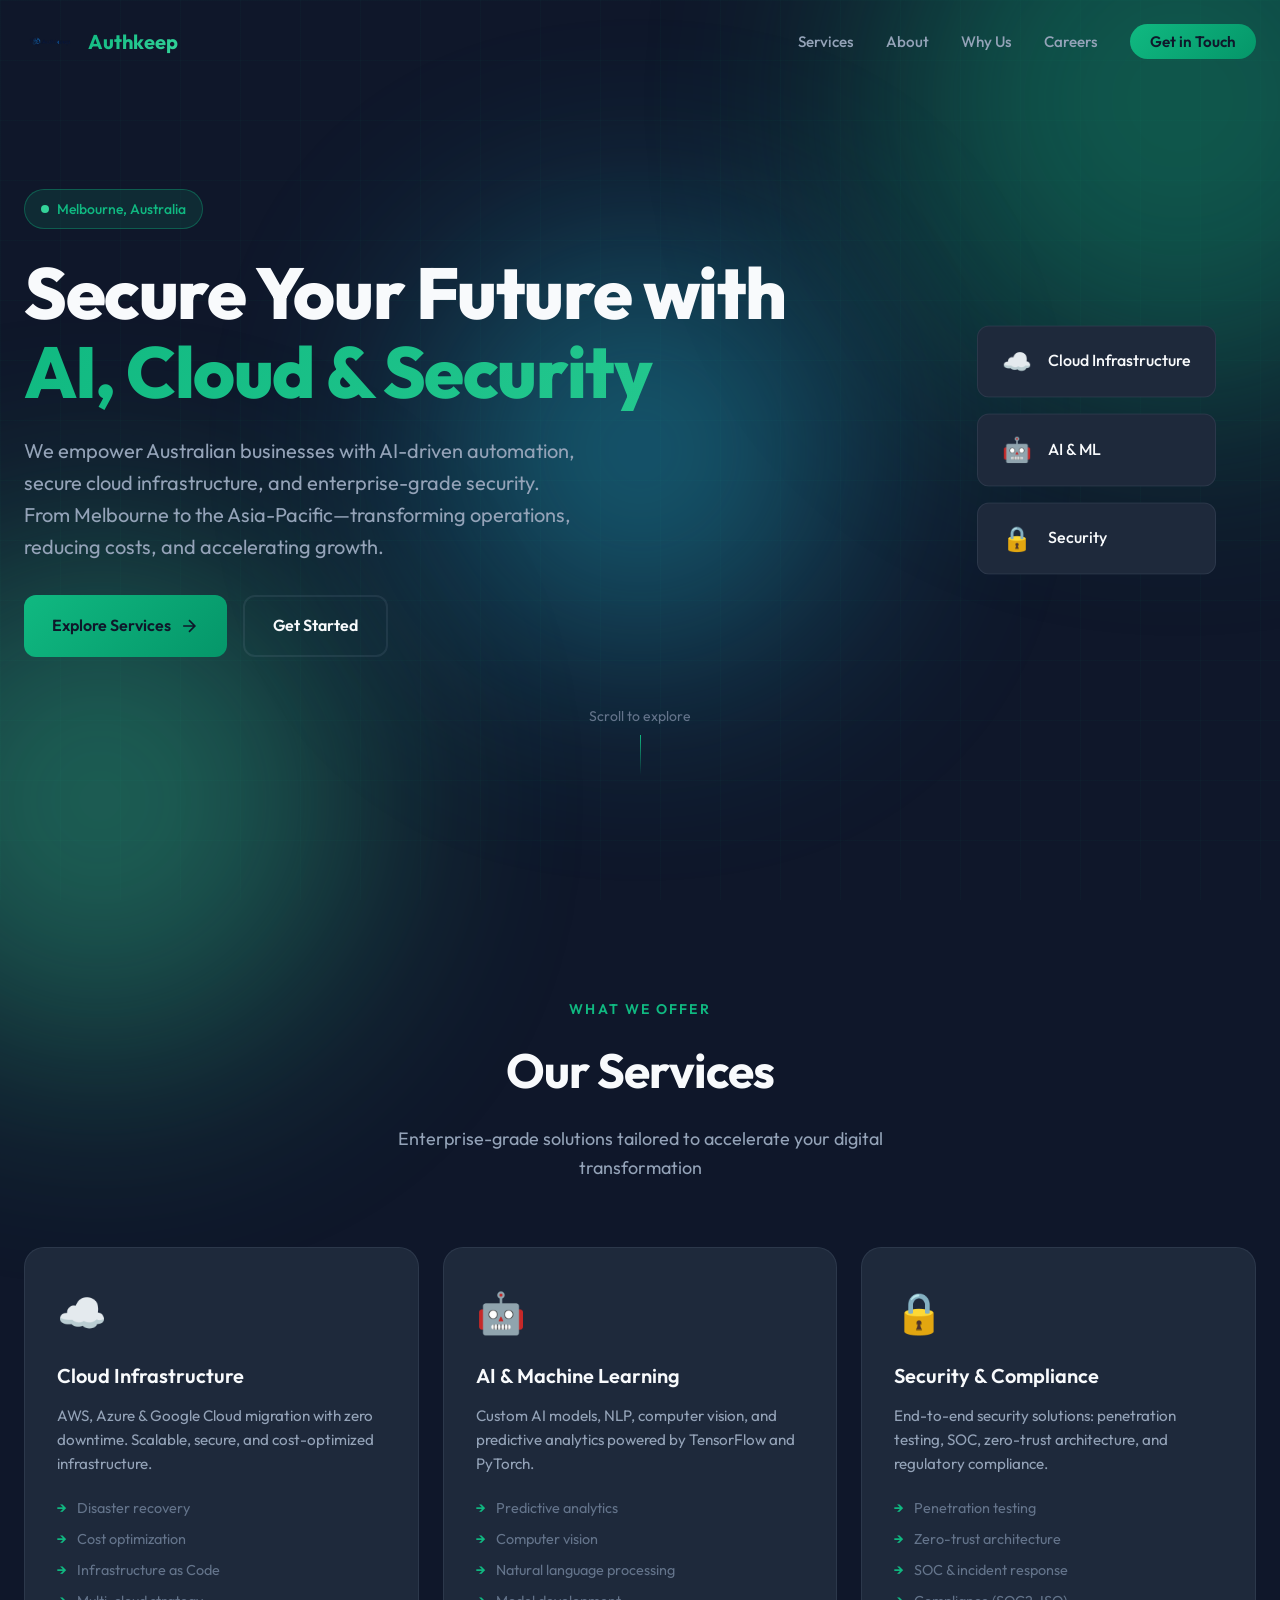
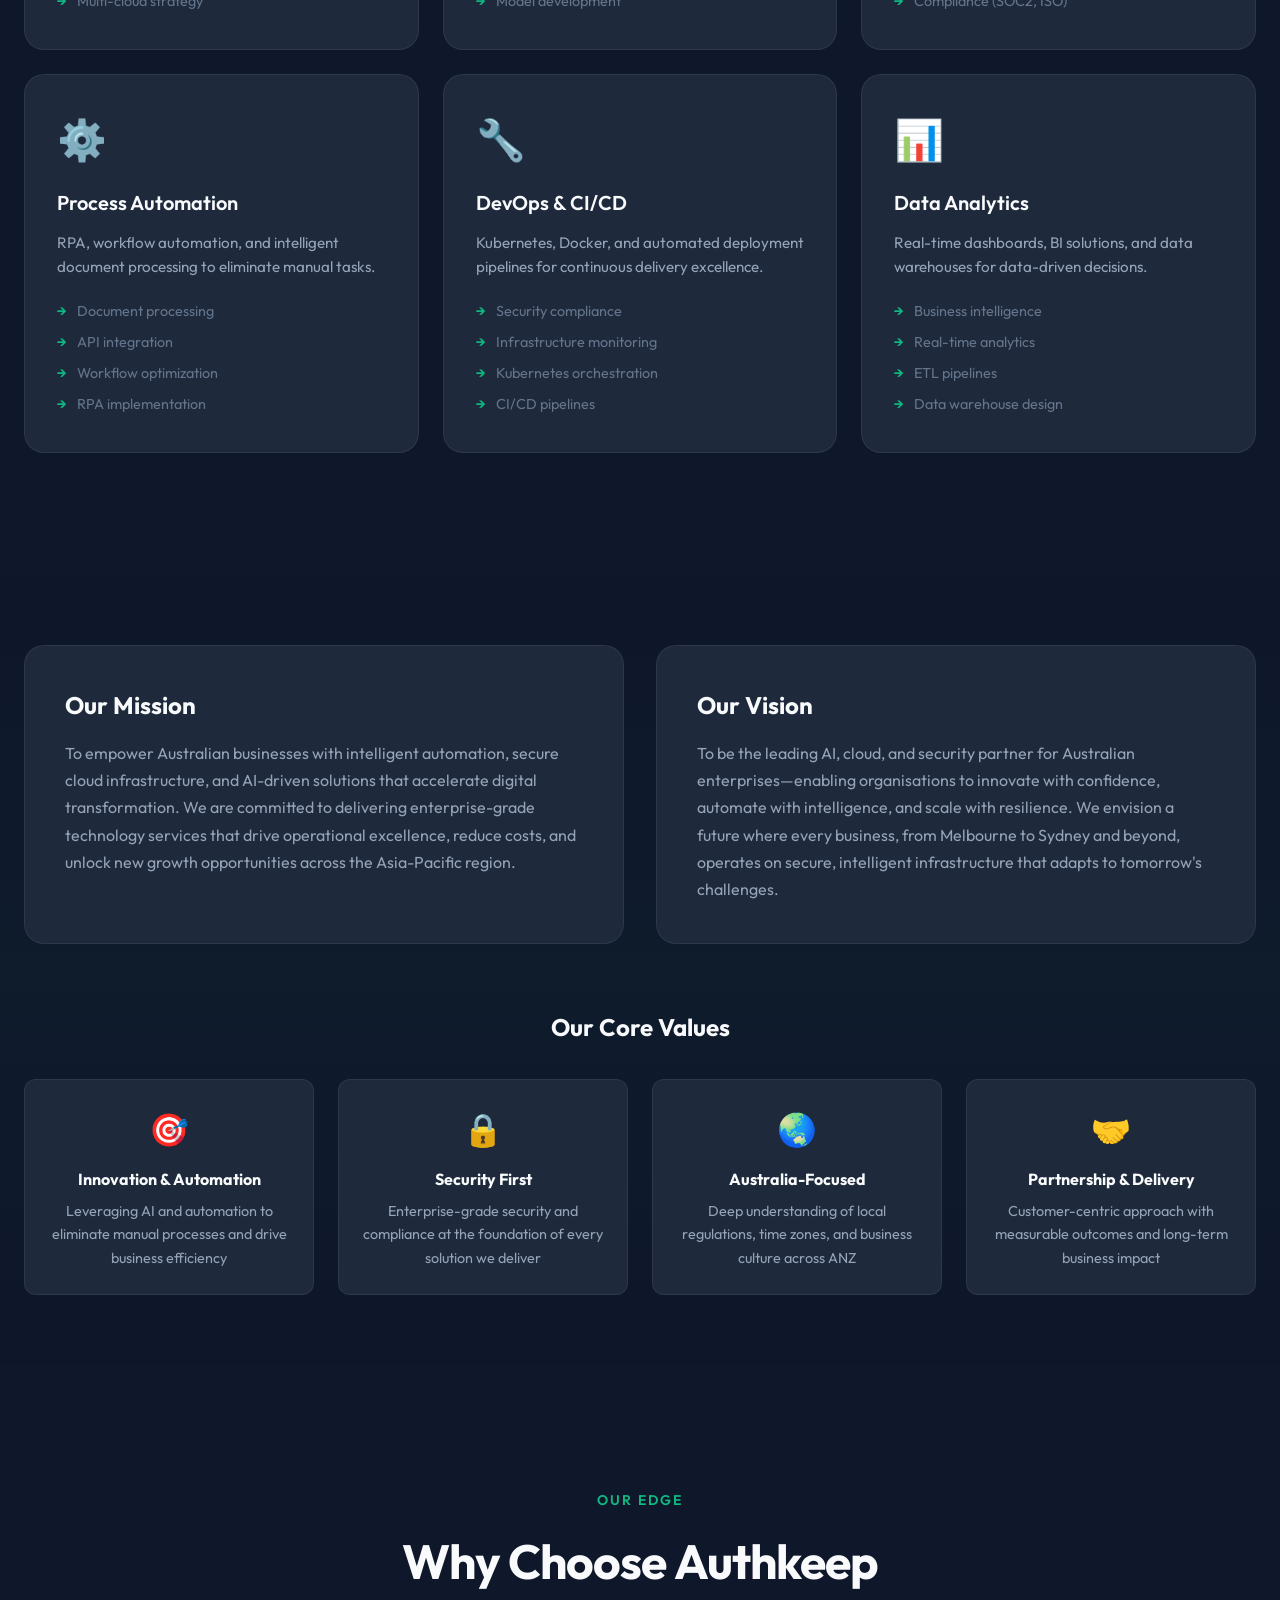
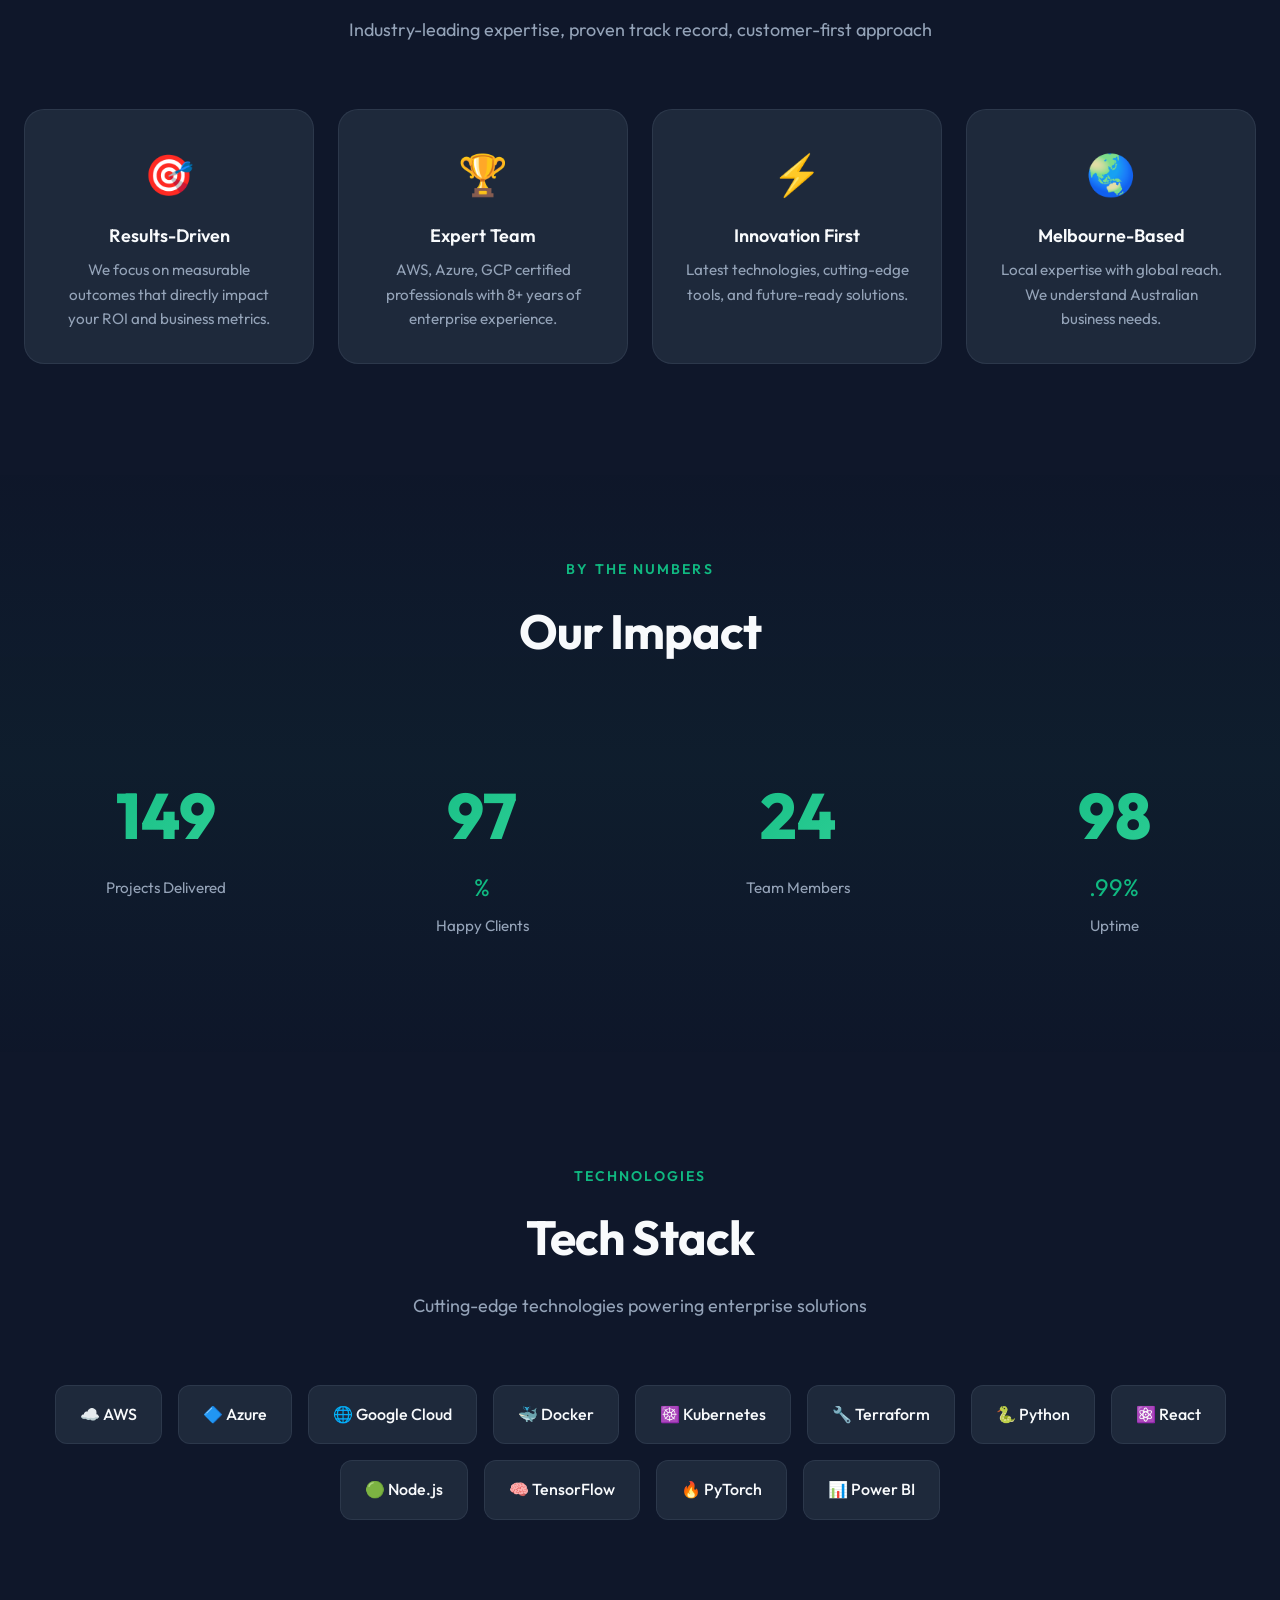
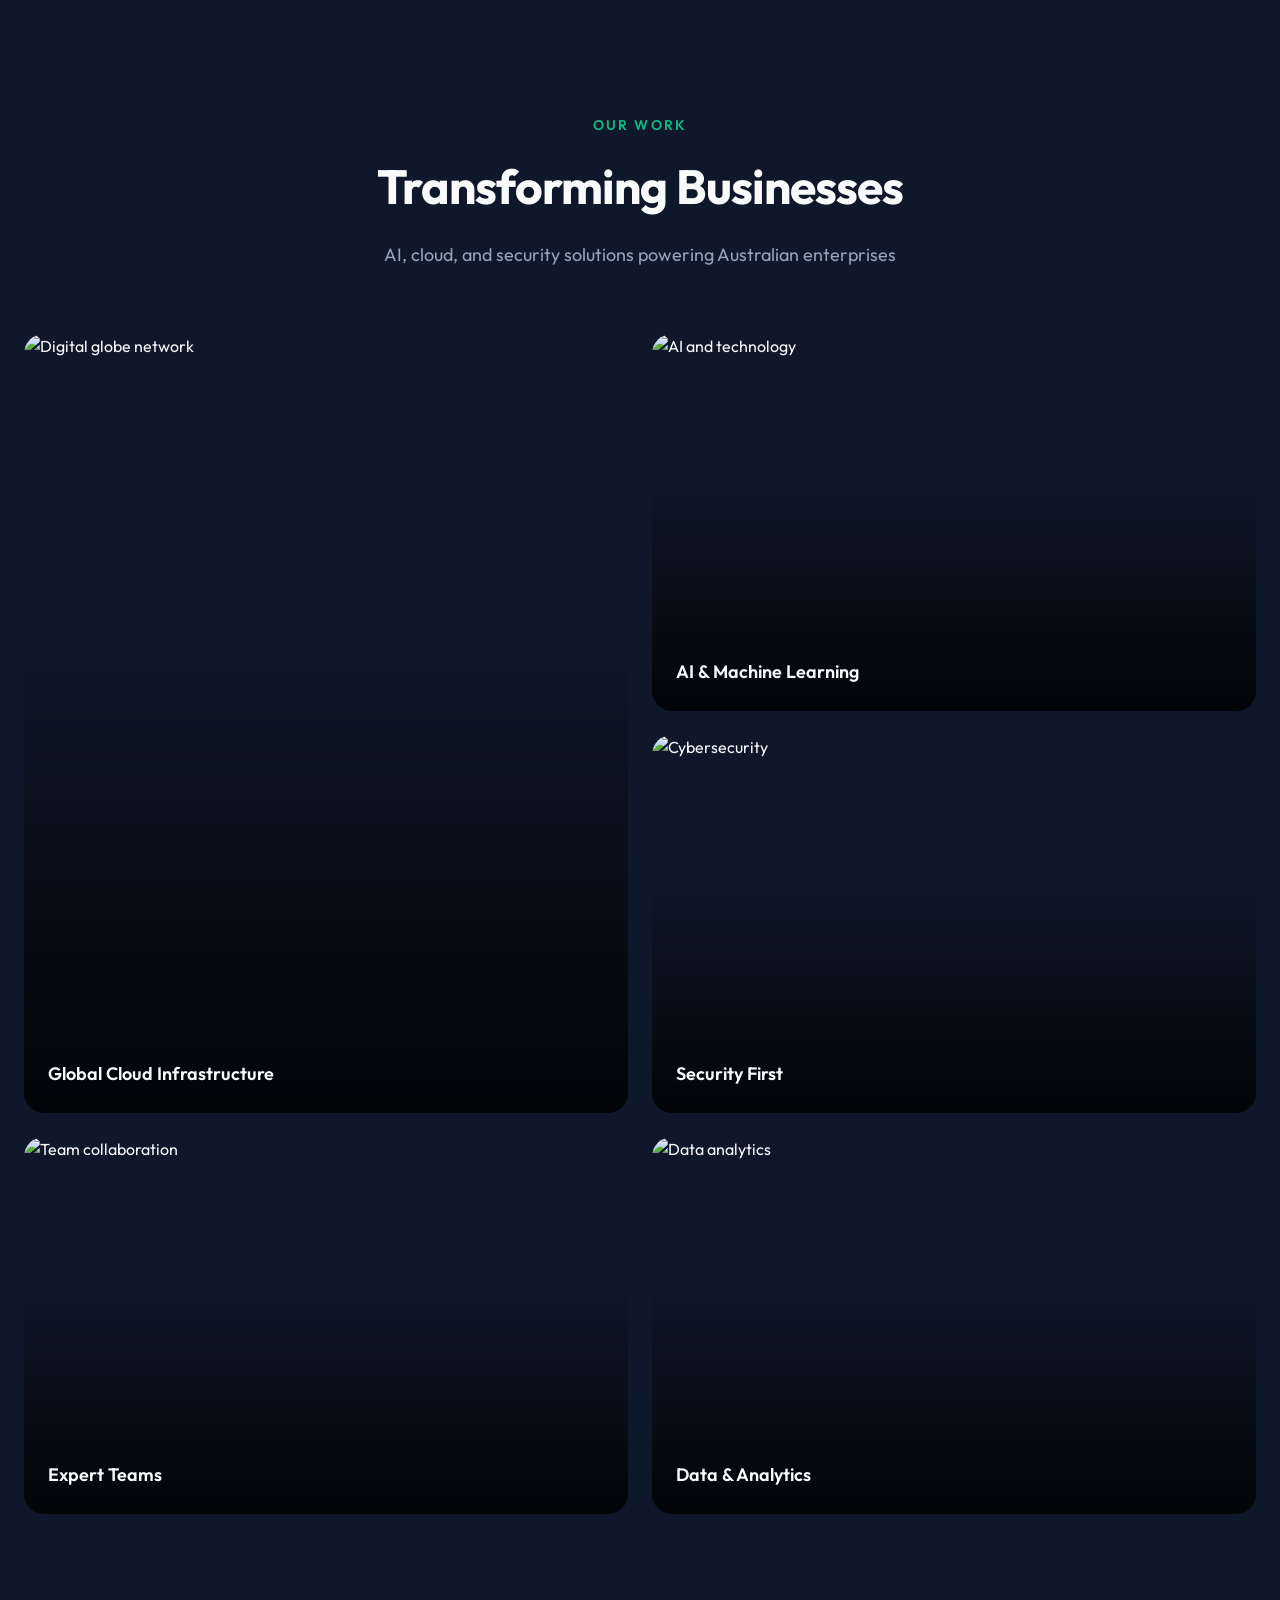
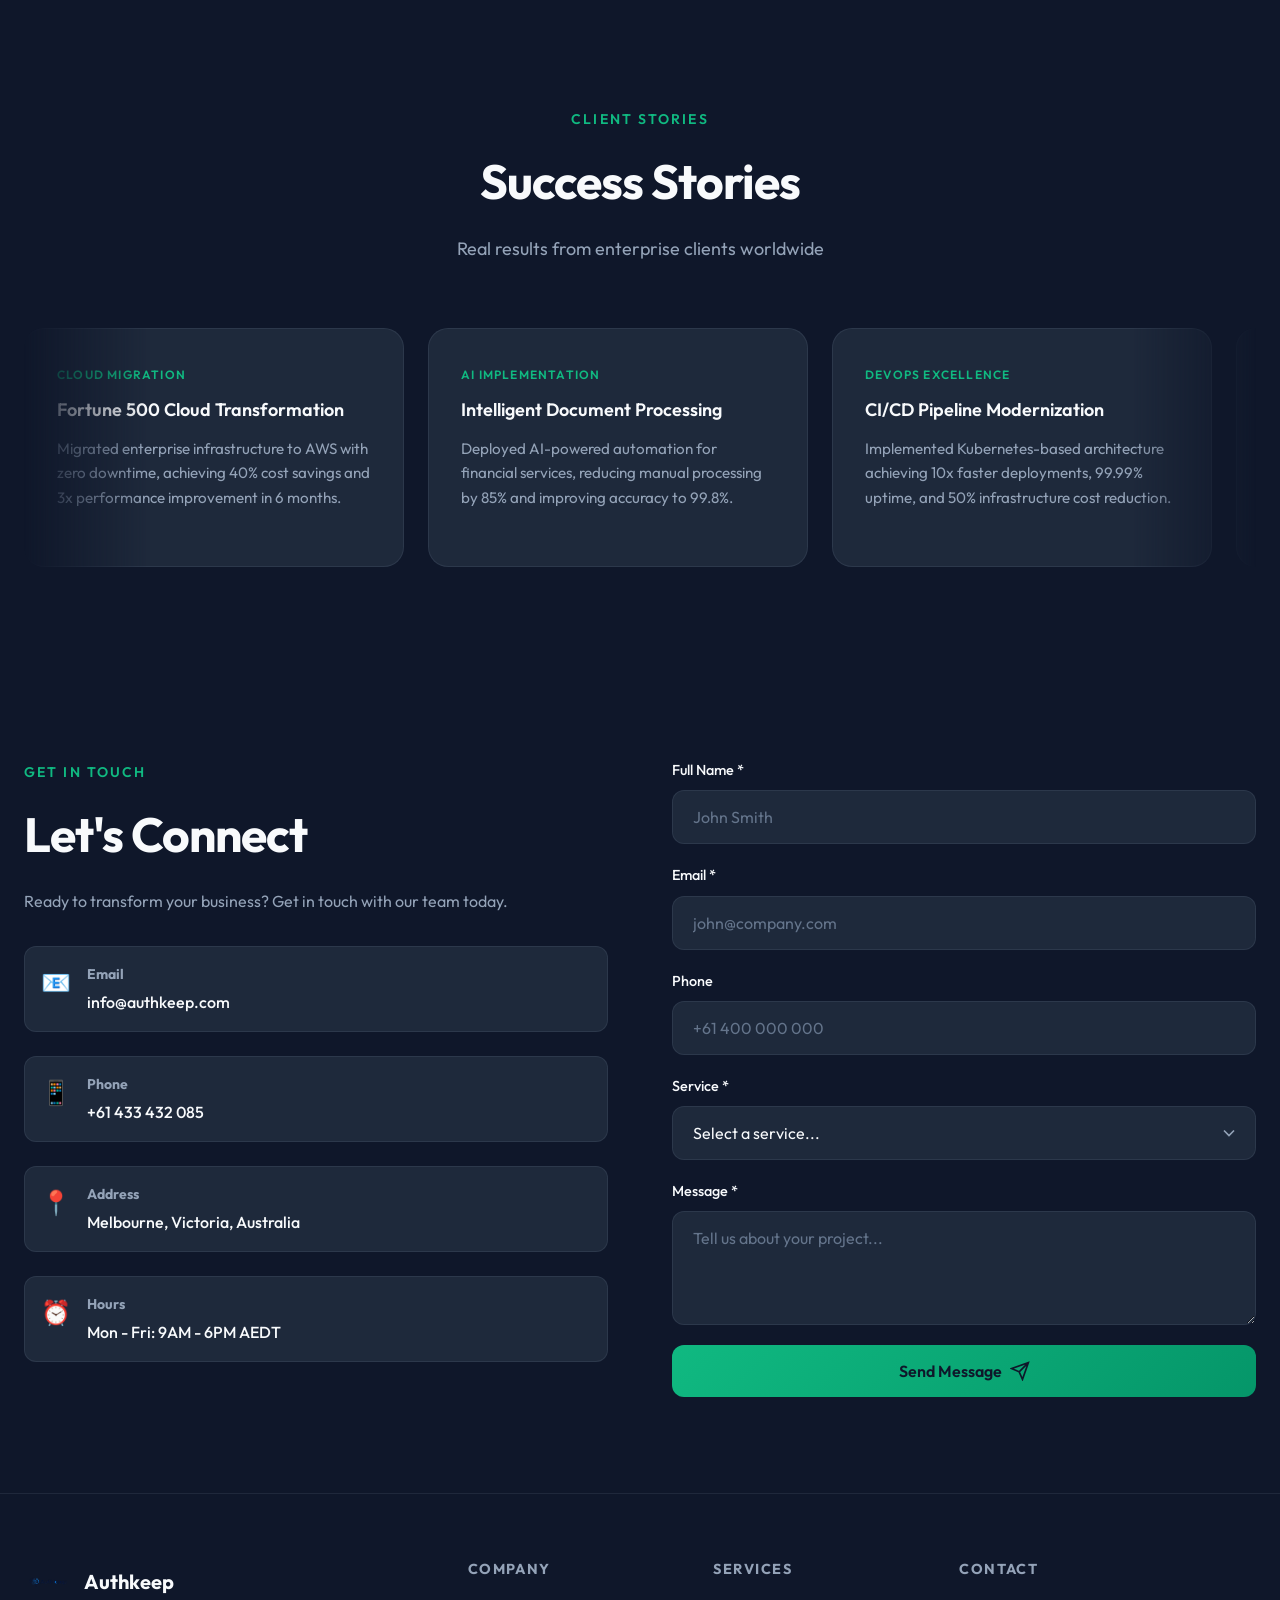
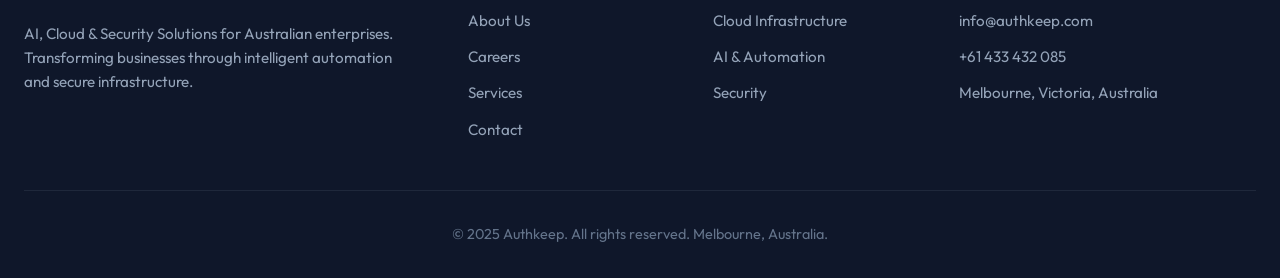
==== commit 880ab4ee: "colors" ====
--- a/index.html
+++ b/index.html
@@ -171,16 +171,10 @@
     <div class="container">
       <div class="mv-grid">
         <div class="mv-card mv-mission" data-aos="fade-right">
-          <div class="mv-icon">
-            <img src="img.jpg" alt="AI and innovation" loading="lazy" onerror="this.src='https://images.unsplash.com/photo-1677442136019-21780ecad995?w=400&q=80'">
-          </div>
           <h2>Our Mission</h2>
           <p>To empower Australian businesses with intelligent automation, secure cloud infrastructure, and AI-driven solutions that accelerate digital transformation. We are committed to delivering enterprise-grade technology services that drive operational excellence, reduce costs, and unlock new growth opportunities across the Asia-Pacific region.</p>
         </div>
         <div class="mv-card mv-vision" data-aos="fade-left">
-          <div class="mv-icon">
-            <img src="img1.avif" alt="Future vision" loading="lazy" onerror="this.src='https://images.unsplash.com/photo-1558494949-ef010cbdcc31?w=400&q=80'">
-          </div>
           <h2>Our Vision</h2>
           <p>To be the leading AI, cloud, and security partner for Australian enterprises—enabling organisations to innovate with confidence, automate with intelligence, and scale with resilience. We envision a future where every business, from Melbourne to Sydney and beyond, operates on secure, intelligent infrastructure that adapts to tomorrow's challenges.</p>
         </div>
--- a/styles.css
+++ b/styles.css
@@ -4,29 +4,29 @@
    ============================================ */
 
 :root {
-  /* Professional corporate palette - Navy & Slate */
-  --color-bg: #0c1222;
-  --color-bg-elevated: #111827;
-  --color-bg-card: #1a2234;
-  --color-surface: #1e293b;
+  /* Clean professional palette - Slate & Emerald */
+  --color-bg: #0f172a;
+  --color-bg-elevated: #1e293b;
+  --color-bg-card: #1e293b;
+  --color-surface: #334155;
   
-  --color-primary: #2563eb;
-  --color-primary-dim: #1d4ed8;
-  --color-primary-glow: rgba(37, 99, 235, 0.35);
+  --color-primary: #10b981;
+  --color-primary-dim: #059669;
+  --color-primary-glow: rgba(16, 185, 129, 0.3);
   
-  --color-accent: #0ea5e9;
-  --color-accent-dim: #0284c7;
-  --color-accent-glow: rgba(14, 165, 233, 0.3);
+  --color-accent: #34d399;
+  --color-accent-dim: #10b981;
+  --color-accent-glow: rgba(52, 211, 153, 0.25);
   
-  --color-cyan: #06b6d4;
-  --color-cyan-glow: rgba(6, 182, 212, 0.25);
+  --color-cyan: #22d3ee;
+  --color-cyan-glow: rgba(34, 211, 238, 0.2);
   
-  --color-text: #f1f5f9;
+  --color-text: #f8fafc;
   --color-text-muted: #94a3b8;
   --color-text-dim: #64748b;
   
-  --color-border: rgba(148, 163, 184, 0.15);
-  --color-border-hover: rgba(37, 99, 235, 0.4);
+  --color-border: rgba(148, 163, 184, 0.12);
+  --color-border-hover: rgba(16, 185, 129, 0.4);
   
   --font-sans: 'Outfit', -apple-system, BlinkMacSystemFont, sans-serif;
   --font-mono: 'JetBrains Mono', monospace;
@@ -85,8 +85,8 @@
   position: fixed;
   inset: 0;
   background-image: 
-    linear-gradient(rgba(37, 99, 235, 0.04) 1px, transparent 1px),
-    linear-gradient(90deg, rgba(37, 99, 235, 0.04) 1px, transparent 1px);
+    linear-gradient(rgba(16, 185, 129, 0.03) 1px, transparent 1px),
+    linear-gradient(90deg, rgba(16, 185, 129, 0.03) 1px, transparent 1px);
   background-size: 60px 60px;
   pointer-events: none;
   z-index: 0;
@@ -150,7 +150,7 @@
 }
 
 .nav.scrolled {
-  background: rgba(12, 18, 34, 0.9);
+  background: rgba(15, 23, 42, 0.92);
   backdrop-filter: blur(20px);
   padding: 0.5rem 0;
   border-bottom: 1px solid var(--color-border);
@@ -268,8 +268,8 @@
   align-items: center;
   gap: 0.5rem;
   padding: 0.5rem 1rem;
-  background: rgba(37, 99, 235, 0.15);
-  border: 1px solid rgba(37, 99, 235, 0.4);
+  background: rgba(16, 185, 129, 0.12);
+  border: 1px solid rgba(16, 185, 129, 0.35);
   border-radius: var(--radius-full);
   font-size: 0.875rem;
   font-weight: 500;
@@ -566,7 +566,7 @@
 
 .why-card:hover {
   border-color: var(--color-primary);
-  box-shadow: 0 0 40px rgba(37, 99, 235, 0.15);
+  box-shadow: 0 0 40px rgba(16, 185, 129, 0.12);
 }
 
 .why-icon {
@@ -589,7 +589,7 @@
    Impact / Stats
    ============================================ */
 .impact {
-  background: linear-gradient(180deg, transparent, rgba(37, 99, 235, 0.05), transparent);
+  background: linear-gradient(180deg, transparent, rgba(16, 185, 129, 0.04), transparent);
 }
 
 .stats-grid {
@@ -653,7 +653,7 @@
 .tech-item:hover {
   border-color: var(--color-primary);
   transform: scale(1.05);
-  box-shadow: 0 0 20px rgba(37, 99, 235, 0.25);
+  box-shadow: 0 0 20px rgba(16, 185, 129, 0.2);
 }
 
 /* ============================================
@@ -902,7 +902,7 @@
    Mission & Vision
    ============================================ */
 .mission-vision {
-  background: linear-gradient(180deg, transparent, rgba(37, 99, 235, 0.04), transparent);
+  background: linear-gradient(180deg, transparent, rgba(16, 185, 129, 0.03), transparent);
 }
 
 .mv-grid {
@@ -927,19 +927,6 @@
 .mv-card p {
   color: var(--color-text-muted);
   line-height: 1.7;
-}
-
-.mv-icon {
-  border-radius: var(--radius-md);
-  overflow: hidden;
-  margin-bottom: 1.5rem;
-  aspect-ratio: 16/10;
-}
-
-.mv-icon img {
-  width: 100%;
-  height: 100%;
-  object-fit: cover;
 }
 
 .mv-values h3 {
